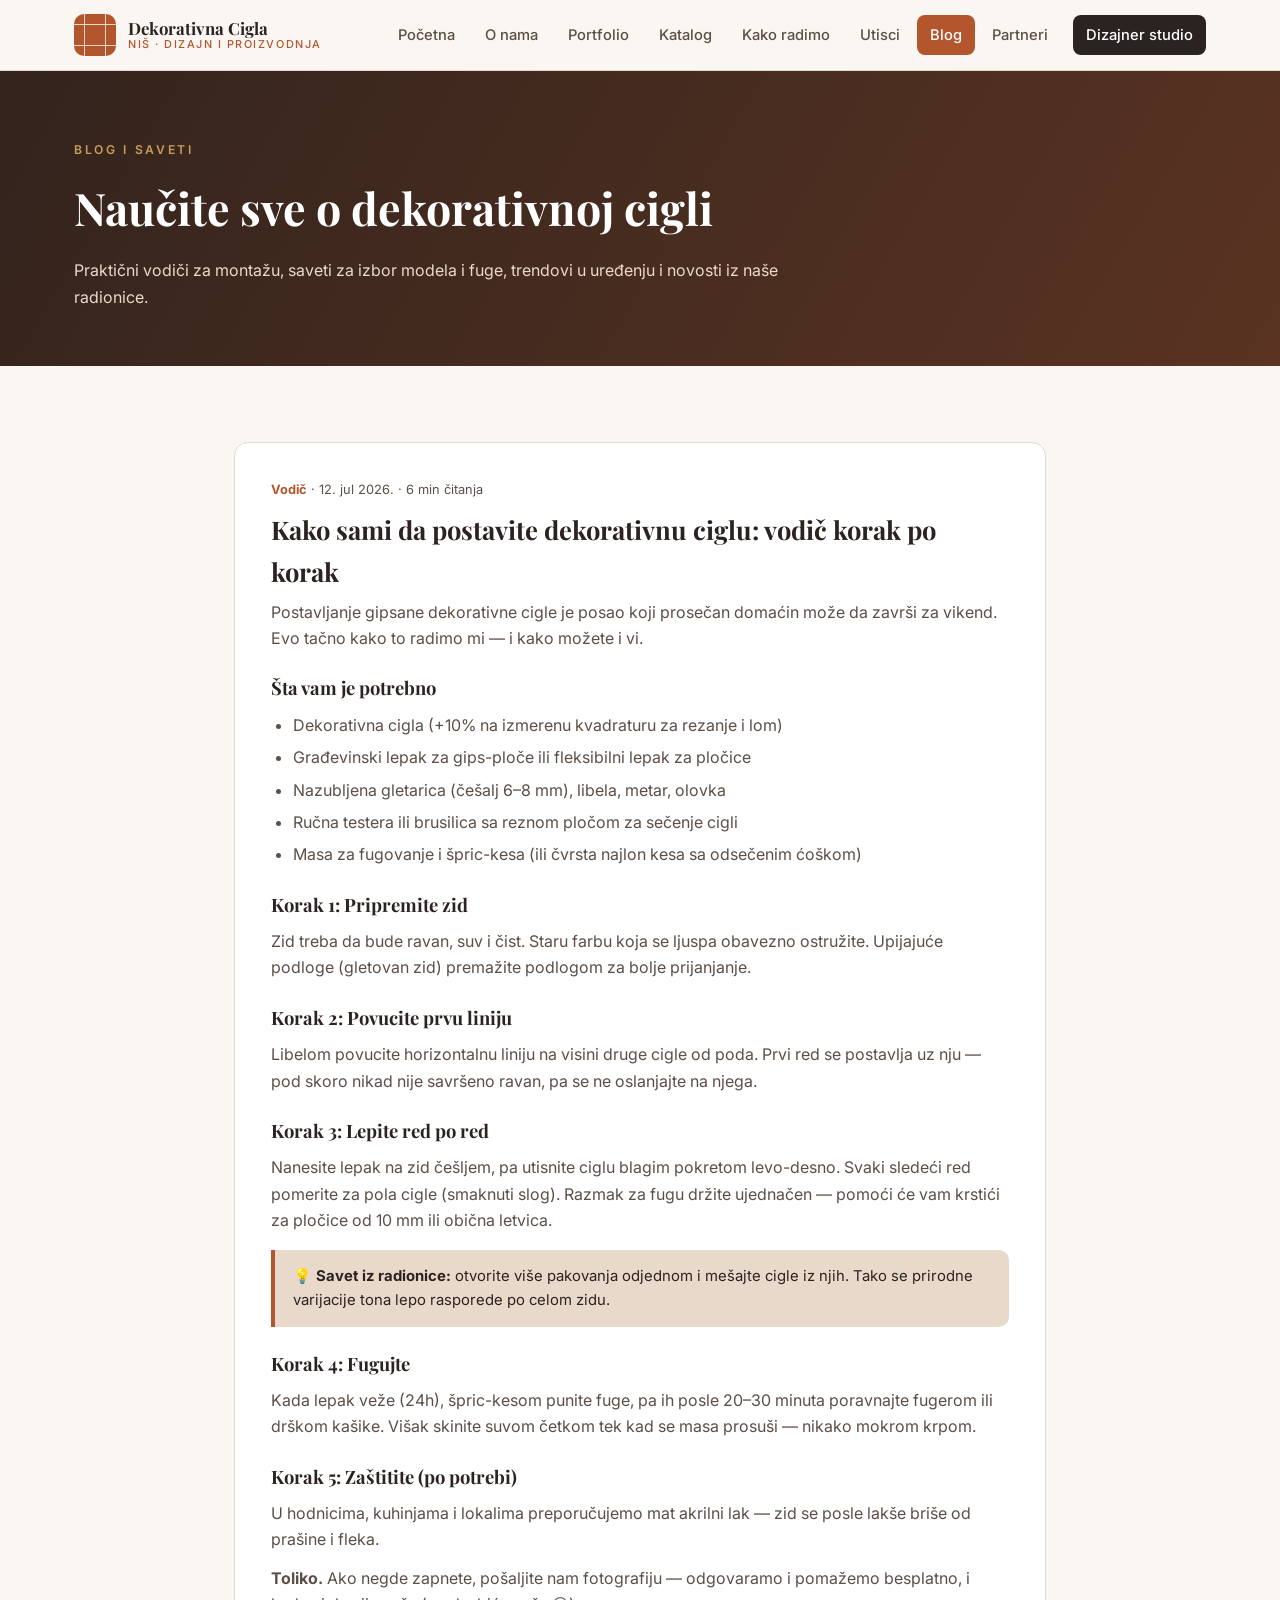
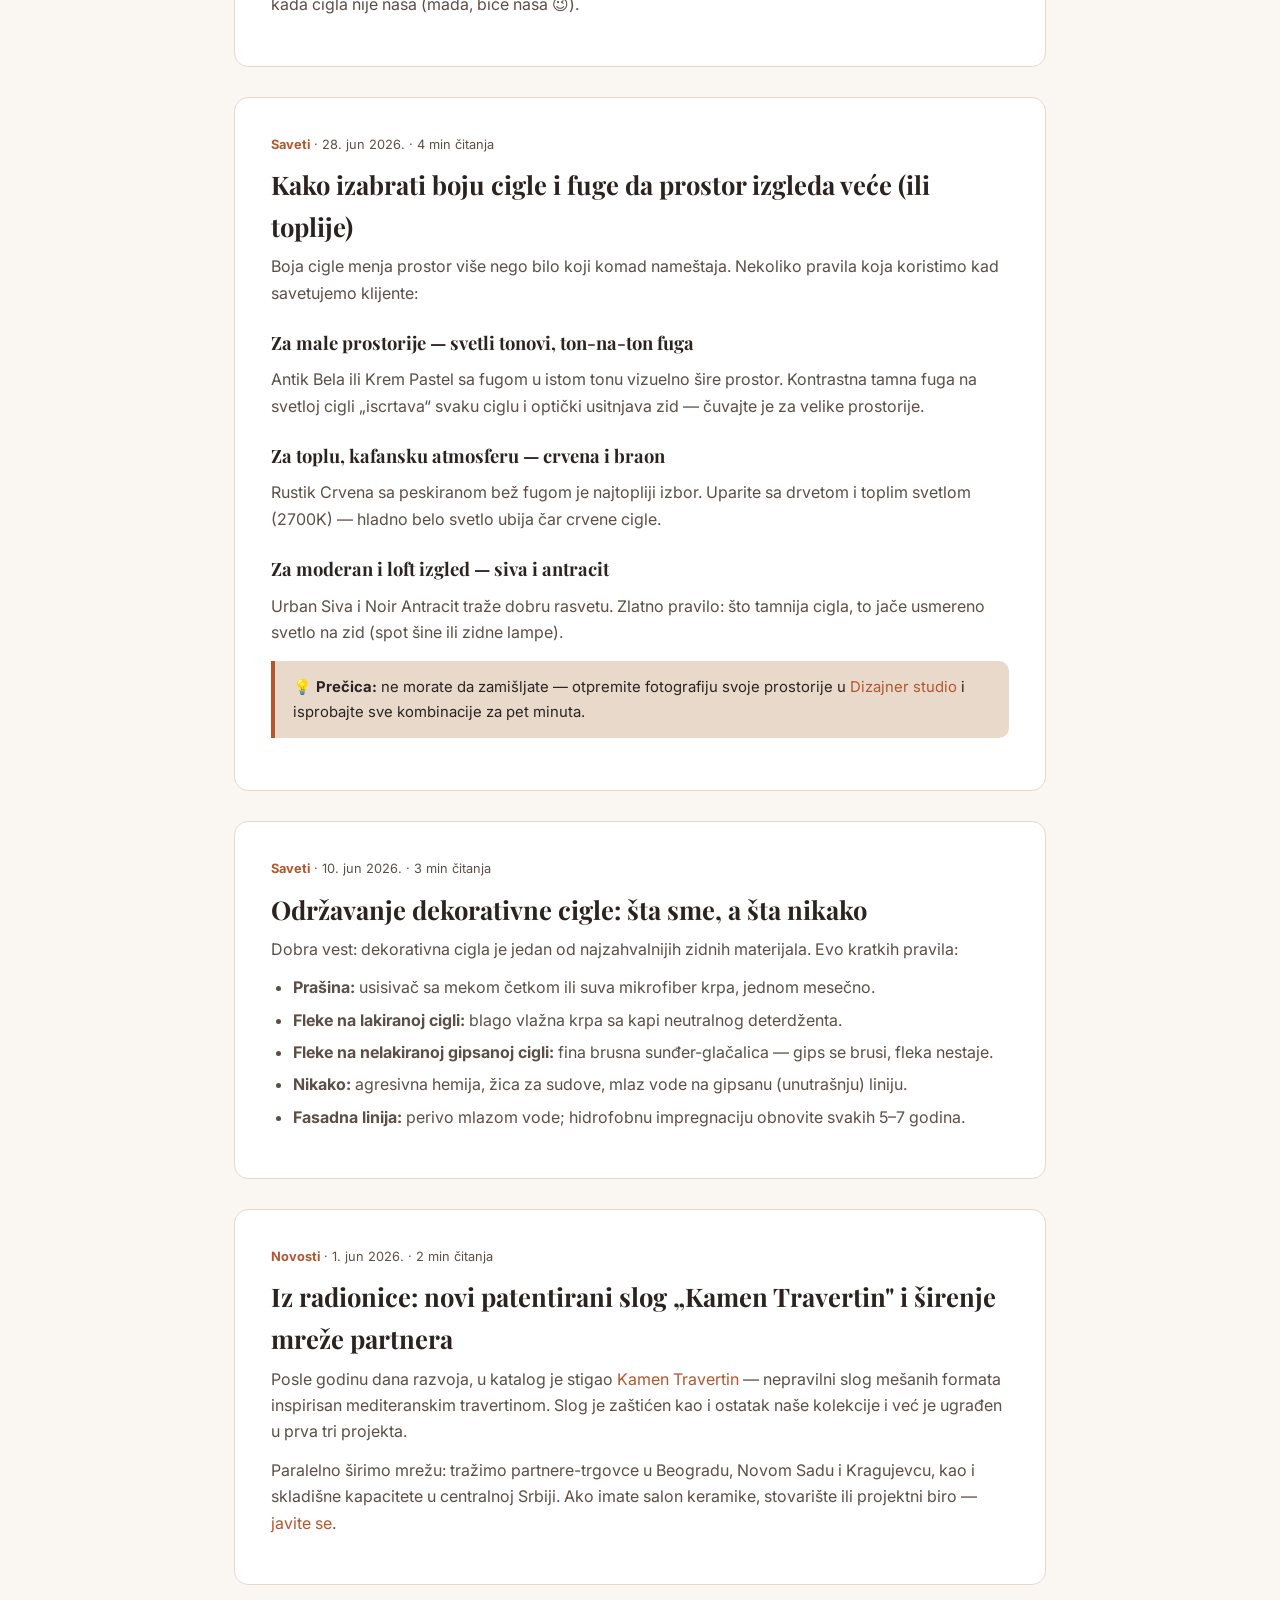
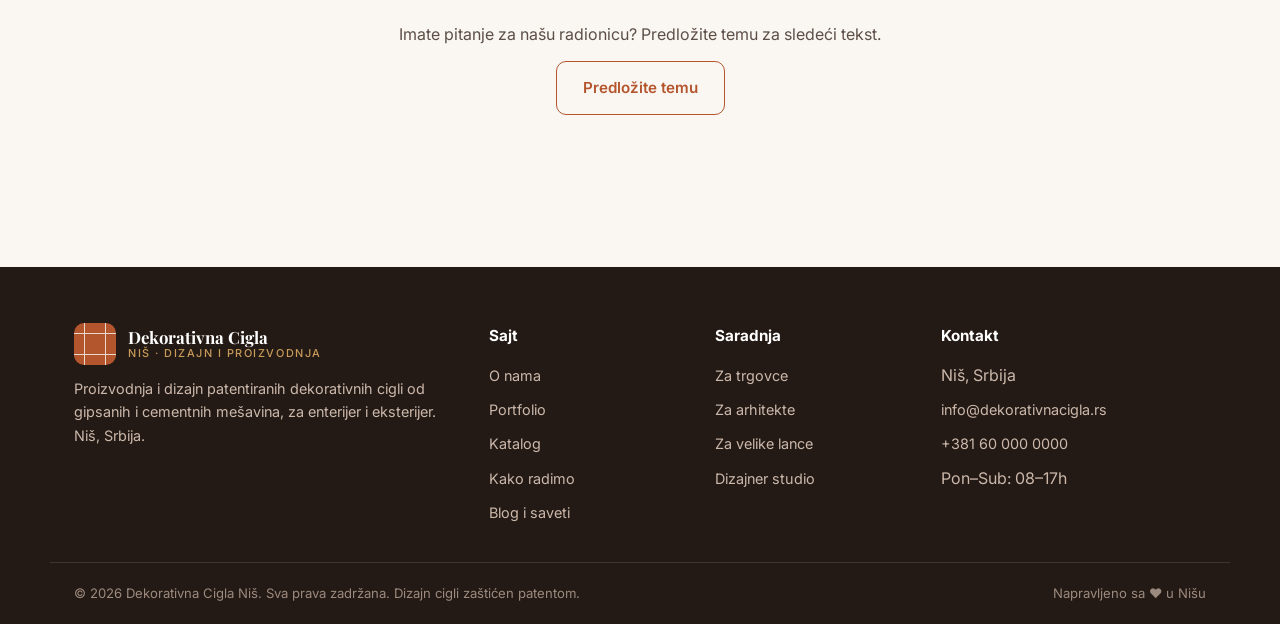
==== blog.html @ bb64bea8 "Initial site: Dekorativna Cigla Nis marketing website 10 static pages (home, about, portfolio, catal" ====
<!DOCTYPE html>
<html lang="sr">
<head>
  <meta charset="UTF-8">
  <meta name="viewport" content="width=device-width, initial-scale=1.0">
  <title>Blog i saveti — Dekorativna Cigla Niš</title>
  <meta name="description" content="Praktični saveti o dekorativnoj cigli — montaža korak po korak, izbor boje i fuge, održavanje, trendovi u uređenju enterijera i novosti iz naše radionice.">
  <link rel="preconnect" href="https://fonts.googleapis.com">
  <link rel="preconnect" href="https://fonts.gstatic.com" crossorigin>
  <link href="https://fonts.googleapis.com/css2?family=Playfair+Display:wght@500;600;700&family=Inter:wght@400;500;600;700&display=swap" rel="stylesheet">
  <link rel="stylesheet" href="css/style.css">
  <link rel="icon" href="data:image/svg+xml,<svg xmlns='http://www.w3.org/2000/svg' viewBox='0 0 100 100'><rect width='100' height='100' rx='18' fill='%23b3562e'/><rect x='12' y='16' width='34' height='18' rx='3' fill='%23e8d9cb'/><rect x='54' y='16' width='34' height='18' rx='3' fill='%23e8d9cb'/><rect x='12' y='42' width='18' height='18' rx='3' fill='%23e8d9cb'/><rect x='38' y='42' width='34' height='18' rx='3' fill='%23e8d9cb'/><rect x='12' y='68' width='34' height='18' rx='3' fill='%23e8d9cb'/><rect x='54' y='68' width='34' height='18' rx='3' fill='%23e8d9cb'/></svg>">
</head>
<body>

<header class="site-header">
  <div class="header-inner">
    <a class="brand" href="index.html">
      <span class="brand-mark" aria-hidden="true"></span>
      <span class="brand-name">Dekorativna Cigla<small>Niš &middot; dizajn i proizvodnja</small></span>
    </a>
    <button class="nav-toggle" aria-label="Otvori meni" aria-expanded="false">☰</button>
    <nav class="main-nav">
      <a href="index.html">Početna</a>
      <a href="o-nama.html">O nama</a>
      <a href="portfolio.html">Portfolio</a>
      <a href="katalog.html">Katalog</a>
      <a href="kako-radimo.html">Kako radimo</a>
      <a href="utisci.html">Utisci</a>
      <a href="blog.html">Blog</a>
      <a href="partneri.html">Partneri</a>
      <a href="dizajner.html" class="nav-cta">Dizajner studio</a>
    </nav>
  </div>
</header>

<section class="page-hero">
  <div class="container">
    <span class="eyebrow">Blog i saveti</span>
    <h1>Naučite sve o dekorativnoj cigli</h1>
    <p>Praktični vodiči za montažu, saveti za izbor modela i fuge, trendovi u uređenju i novosti iz naše radionice.</p>
  </div>
</section>

<section class="section">
  <div class="container" style="max-width:860px;">

    <article class="post reveal" id="montaza">
      <div class="post-meta"><b>Vodič</b> &middot; 12. jul 2026. &middot; 6 min čitanja</div>
      <h2>Kako sami da postavite dekorativnu ciglu: vodič korak po korak</h2>
      <p>Postavljanje gipsane dekorativne cigle je posao koji prosečan domaćin može da završi za vikend. Evo tačno kako to radimo mi — i kako možete i vi.</p>

      <h3>Šta vam je potrebno</h3>
      <ul>
        <li>Dekorativna cigla (+10% na izmerenu kvadraturu za rezanje i lom)</li>
        <li>Građevinski lepak za gips-ploče ili fleksibilni lepak za pločice</li>
        <li>Nazubljena gletarica (češalj 6–8 mm), libela, metar, olovka</li>
        <li>Ručna testera ili brusilica sa reznom pločom za sečenje cigli</li>
        <li>Masa za fugovanje i špric-kesa (ili čvrsta najlon kesa sa odsečenim ćoškom)</li>
      </ul>

      <h3>Korak 1: Pripremite zid</h3>
      <p>Zid treba da bude ravan, suv i čist. Staru farbu koja se ljuspa obavezno ostružite. Upijajuće podloge (gletovan zid) premažite podlogom za bolje prijanjanje.</p>

      <h3>Korak 2: Povucite prvu liniju</h3>
      <p>Libelom povucite horizontalnu liniju na visini druge cigle od poda. Prvi red se postavlja uz nju — pod skoro nikad nije savršeno ravan, pa se ne oslanjajte na njega.</p>

      <h3>Korak 3: Lepite red po red</h3>
      <p>Nanesite lepak na zid češljem, pa utisnite ciglu blagim pokretom levo-desno. Svaki sledeći red pomerite za pola cigle (smaknuti slog). Razmak za fugu držite ujednačen — pomoći će vam krstići za pločice od 10 mm ili obična letvica.</p>

      <div class="tip-box">💡 <b>Savet iz radionice:</b> otvorite više pakovanja odjednom i mešajte cigle iz njih. Tako se prirodne varijacije tona lepo rasporede po celom zidu.</div>

      <h3>Korak 4: Fugujte</h3>
      <p>Kada lepak veže (24h), špric-kesom punite fuge, pa ih posle 20–30 minuta poravnajte fugerom ili drškom kašike. Višak skinite suvom četkom tek kad se masa prosuši — nikako mokrom krpom.</p>

      <h3>Korak 5: Zaštitite (po potrebi)</h3>
      <p>U hodnicima, kuhinjama i lokalima preporučujemo mat akrilni lak — zid se posle lakše briše od prašine i fleka.</p>

      <p><b>Toliko.</b> Ako negde zapnete, pošaljite nam fotografiju — odgovaramo i pomažemo besplatno, i kada cigla nije naša (mada, biće naša 😉).</p>
    </article>

    <article class="post reveal" id="izbor-boje">
      <div class="post-meta"><b>Saveti</b> &middot; 28. jun 2026. &middot; 4 min čitanja</div>
      <h2>Kako izabrati boju cigle i fuge da prostor izgleda veće (ili toplije)</h2>
      <p>Boja cigle menja prostor više nego bilo koji komad nameštaja. Nekoliko pravila koja koristimo kad savetujemo klijente:</p>
      <h3>Za male prostorije — svetli tonovi, ton-na-ton fuga</h3>
      <p>Antik Bela ili Krem Pastel sa fugom u istom tonu vizuelno šire prostor. Kontrastna tamna fuga na svetloj cigli &bdquo;iscrtava&ldquo; svaku ciglu i optički usitnjava zid — čuvajte je za velike prostorije.</p>
      <h3>Za toplu, kafansku atmosferu — crvena i braon</h3>
      <p>Rustik Crvena sa peskiranom bež fugom je najtopliji izbor. Uparite sa drvetom i toplim svetlom (2700K) — hladno belo svetlo ubija čar crvene cigle.</p>
      <h3>Za moderan i loft izgled — siva i antracit</h3>
      <p>Urban Siva i Noir Antracit traže dobru rasvetu. Zlatno pravilo: što tamnija cigla, to jače usmereno svetlo na zid (spot šine ili zidne lampe).</p>
      <div class="tip-box">💡 <b>Prečica:</b> ne morate da zamišljate — otpremite fotografiju svoje prostorije u <a href="dizajner.html">Dizajner studio</a> i isprobajte sve kombinacije za pet minuta.</div>
    </article>

    <article class="post reveal" id="odrzavanje">
      <div class="post-meta"><b>Saveti</b> &middot; 10. jun 2026. &middot; 3 min čitanja</div>
      <h2>Održavanje dekorativne cigle: šta sme, a šta nikako</h2>
      <p>Dobra vest: dekorativna cigla je jedan od najzahvalnijih zidnih materijala. Evo kratkih pravila:</p>
      <ul>
        <li><b>Prašina:</b> usisivač sa mekom četkom ili suva mikrofiber krpa, jednom mesečno.</li>
        <li><b>Fleke na lakiranoj cigli:</b> blago vlažna krpa sa kapi neutralnog deterdženta.</li>
        <li><b>Fleke na nelakiranoj gipsanoj cigli:</b> fina brusna sunđer-glačalica — gips se brusi, fleka nestaje.</li>
        <li><b>Nikako:</b> agresivna hemija, žica za sudove, mlaz vode na gipsanu (unutrašnju) liniju.</li>
        <li><b>Fasadna linija:</b> perivo mlazom vode; hidrofobnu impregnaciju obnovite svakih 5–7 godina.</li>
      </ul>
    </article>

    <article class="post reveal" id="novosti">
      <div class="post-meta"><b>Novosti</b> &middot; 1. jun 2026. &middot; 2 min čitanja</div>
      <h2>Iz radionice: novi patentirani slog „Kamen Travertin" i širenje mreže partnera</h2>
      <p>Posle godinu dana razvoja, u katalog je stigao <a href="katalog.html">Kamen Travertin</a> — nepravilni slog mešanih formata inspirisan mediteranskim travertinom. Slog je zaštićen kao i ostatak naše kolekcije i već je ugrađen u prva tri projekta.</p>
      <p>Paralelno širimo mrežu: tražimo partnere-trgovce u Beogradu, Novom Sadu i Kragujevcu, kao i skladišne kapacitete u centralnoj Srbiji. Ako imate salon keramike, stovarište ili projektni biro — <a href="partneri.html">javite se</a>.</p>
    </article>

    <div style="text-align:center; margin-top:36px;" class="reveal">
      <p style="color:var(--ink-soft); margin-bottom:14px;">Imate pitanje za našu radionicu? Predložite temu za sledeći tekst.</p>
      <a class="btn btn-light-outline" href="partneri.html#kontakt">Predložite temu</a>
    </div>

  </div>
</section>

<footer class="site-footer">
  <div class="footer-inner">
    <div class="footer-about">
      <a class="brand" href="index.html" style="color:#fff;">
        <span class="brand-mark" aria-hidden="true"></span>
        <span class="brand-name">Dekorativna Cigla<small style="color:var(--gold);">Niš &middot; dizajn i proizvodnja</small></span>
      </a>
      <p>Proizvodnja i dizajn patentiranih dekorativnih cigli od gipsanih i cementnih mešavina, za enterijer i eksterijer. Niš, Srbija.</p>
    </div>
    <div>
      <h4>Sajt</h4>
      <ul>
        <li><a href="o-nama.html">O nama</a></li>
        <li><a href="portfolio.html">Portfolio</a></li>
        <li><a href="katalog.html">Katalog</a></li>
        <li><a href="kako-radimo.html">Kako radimo</a></li>
        <li><a href="blog.html">Blog i saveti</a></li>
      </ul>
    </div>
    <div>
      <h4>Saradnja</h4>
      <ul>
        <li><a href="partneri.html">Za trgovce</a></li>
        <li><a href="partneri.html">Za arhitekte</a></li>
        <li><a href="partneri.html">Za velike lance</a></li>
        <li><a href="dizajner.html">Dizajner studio</a></li>
      </ul>
    </div>
    <div>
      <h4>Kontakt</h4>
      <ul>
        <li>Niš, Srbija</li>
        <li><a href="mailto:info@dekorativnacigla.rs">info@dekorativnacigla.rs</a></li>
        <li><a href="tel:+38160000000">+381 60 000 0000</a></li>
        <li>Pon–Sub: 08–17h</li>
      </ul>
    </div>
  </div>
  <div class="footer-bottom">
    <span>© <span id="year"></span> Dekorativna Cigla Niš. Sva prava zadržana. Dizajn cigli zaštićen patentom.</span>
    <span>Napravljeno sa ♥ u Nišu</span>
  </div>
</footer>

<script src="js/main.js"></script>
</body>
</html>
---- css/style.css ----
/* ============================================
   Dekorativna Cigla Niš — glavni stilovi
   ============================================ */

:root {
  --brick: #b3562e;
  --brick-dark: #8f4223;
  --brick-light: #d97b4f;
  --clay: #e8d9cb;
  --cream: #faf6f1;
  --paper: #ffffff;
  --ink: #2b2320;
  --ink-soft: #5c4f47;
  --line: #e5d9cd;
  --gold: #c89b5a;
  --ok: #4a7c59;
  --radius: 14px;
  --shadow: 0 10px 30px rgba(43, 35, 32, .08);
  --shadow-lg: 0 18px 50px rgba(43, 35, 32, .14);
  --font-display: "Playfair Display", Georgia, "Times New Roman", serif;
  --font-body: "Inter", "Segoe UI", system-ui, sans-serif;
}

* { margin: 0; padding: 0; box-sizing: border-box; }

html { scroll-behavior: smooth; }

body {
  font-family: var(--font-body);
  color: var(--ink);
  background: var(--cream);
  line-height: 1.65;
  font-size: 16px;
}

img, svg { max-width: 100%; display: block; }

a { color: var(--brick); text-decoration: none; }
a:hover { color: var(--brick-dark); }

.container { max-width: 1180px; margin: 0 auto; padding: 0 24px; }

/* ---------- Header ---------- */
.site-header {
  position: sticky; top: 0; z-index: 100;
  background: rgba(250, 246, 241, .92);
  backdrop-filter: blur(10px);
  border-bottom: 1px solid var(--line);
}
.header-inner {
  display: flex; align-items: center; justify-content: space-between;
  padding: 14px 24px; max-width: 1180px; margin: 0 auto;
}
.brand { display: flex; align-items: center; gap: 12px; color: var(--ink); }
.brand-mark {
  width: 42px; height: 42px; border-radius: 10px; flex: none;
  background:
    linear-gradient(0deg, transparent 46%, var(--clay) 46%, var(--clay) 54%, transparent 54%),
    linear-gradient(90deg, transparent 46%, var(--clay) 46%, var(--clay) 54%, transparent 54%),
    var(--brick);
  background-size: 100% 50%, 50% 100%, 100% 100%;
}
.brand-name { font-family: var(--font-display); font-weight: 700; font-size: 1.05rem; line-height: 1.15; }
.brand-name small { display: block; font-family: var(--font-body); font-weight: 500; font-size: .68rem; letter-spacing: .14em; text-transform: uppercase; color: var(--brick); }

.main-nav { display: flex; align-items: center; gap: 4px; }
.main-nav a {
  padding: 8px 13px; border-radius: 8px; color: var(--ink-soft);
  font-size: .92rem; font-weight: 500; white-space: nowrap;
}
.main-nav a:hover { background: var(--clay); color: var(--ink); }
.main-nav a.active { background: var(--brick); color: #fff; }
.main-nav a.nav-cta { background: var(--ink); color: #fff; margin-left: 8px; }
.main-nav a.nav-cta:hover { background: var(--brick-dark); }

.nav-toggle {
  display: none; background: none; border: 1px solid var(--line);
  border-radius: 8px; padding: 8px 12px; font-size: 1.2rem; cursor: pointer; color: var(--ink);
}

@media (max-width: 980px) {
  .nav-toggle { display: block; }
  .main-nav {
    display: none; position: absolute; top: 100%; left: 0; right: 0;
    flex-direction: column; align-items: stretch; gap: 2px;
    background: var(--paper); border-bottom: 1px solid var(--line);
    padding: 12px 16px 18px; box-shadow: var(--shadow);
  }
  .main-nav.open { display: flex; }
  .main-nav a { padding: 12px 14px; }
  .main-nav a.nav-cta { margin-left: 0; margin-top: 8px; text-align: center; }
}

/* ---------- Hero ---------- */
.hero {
  position: relative; overflow: hidden;
  background: linear-gradient(120deg, #33241d 0%, #4a2e20 55%, #6b3a24 100%);
  color: #fff;
}
.hero-pattern { position: absolute; inset: 0; opacity: .16; }
.hero-inner {
  position: relative; max-width: 1180px; margin: 0 auto;
  padding: 96px 24px 104px; text-align: left;
}
.hero .eyebrow {
  display: inline-block; font-size: .78rem; letter-spacing: .22em; text-transform: uppercase;
  color: var(--gold); font-weight: 600; margin-bottom: 18px;
}
.hero h1 {
  font-family: var(--font-display); font-size: clamp(2.2rem, 5vw, 3.6rem);
  line-height: 1.12; max-width: 15em; margin-bottom: 22px;
}
.hero p.lead { font-size: 1.12rem; color: #ead9cc; max-width: 36em; margin-bottom: 34px; }
.hero-actions { display: flex; gap: 14px; flex-wrap: wrap; }

.hero-stats {
  display: flex; gap: 40px; flex-wrap: wrap; margin-top: 56px;
  border-top: 1px solid rgba(255,255,255,.18); padding-top: 28px;
}
.hero-stats .stat b { display: block; font-family: var(--font-display); font-size: 1.9rem; color: #fff; }
.hero-stats .stat span { font-size: .85rem; color: #d9c2b2; }

/* Page hero (unutrašnje strane) */
.page-hero {
  background: linear-gradient(120deg, #33241d, #5a3322);
  color: #fff; padding: 64px 0 56px;
}
.page-hero .eyebrow {
  font-size: .76rem; letter-spacing: .22em; text-transform: uppercase;
  color: var(--gold); font-weight: 600;
}
.page-hero h1 { font-family: var(--font-display); font-size: clamp(1.9rem, 4vw, 2.8rem); margin: 10px 0 12px; }
.page-hero p { color: #ead9cc; max-width: 44em; }

/* ---------- Dugmad ---------- */
.btn {
  display: inline-block; padding: 13px 26px; border-radius: 10px;
  font-weight: 600; font-size: .95rem; cursor: pointer; border: none;
  transition: transform .15s ease, box-shadow .15s ease, background .15s ease;
}
.btn:hover { transform: translateY(-2px); }
.btn-primary { background: var(--brick); color: #fff; }
.btn-primary:hover { background: var(--brick-dark); color: #fff; box-shadow: var(--shadow); }
.btn-outline { background: transparent; color: #fff; border: 1.5px solid rgba(255,255,255,.55); }
.btn-outline:hover { border-color: #fff; color: #fff; background: rgba(255,255,255,.08); }
.btn-dark { background: var(--ink); color: #fff; }
.btn-dark:hover { background: var(--brick-dark); color: #fff; }
.btn-light-outline { background: transparent; color: var(--brick); border: 1.5px solid var(--brick); }
.btn-light-outline:hover { background: var(--brick); color: #fff; }

/* ---------- Sekcije ---------- */
.section { padding: 76px 0; }
.section.alt { background: var(--paper); }
.section-head { max-width: 640px; margin-bottom: 44px; }
.section-head.center { margin-left: auto; margin-right: auto; text-align: center; }
.section-head .eyebrow {
  font-size: .76rem; letter-spacing: .2em; text-transform: uppercase;
  color: var(--brick); font-weight: 700;
}
.section-head h2 { font-family: var(--font-display); font-size: clamp(1.7rem, 3.4vw, 2.4rem); margin: 8px 0 12px; }
.section-head p { color: var(--ink-soft); }

/* ---------- Kartice / mreže ---------- */
.grid { display: grid; gap: 26px; }
.grid-2 { grid-template-columns: repeat(2, 1fr); }
.grid-3 { grid-template-columns: repeat(3, 1fr); }
.grid-4 { grid-template-columns: repeat(4, 1fr); }
@media (max-width: 980px) { .grid-3, .grid-4 { grid-template-columns: repeat(2, 1fr); } }
@media (max-width: 640px) { .grid-2, .grid-3, .grid-4 { grid-template-columns: 1fr; } }

.card {
  background: var(--paper); border: 1px solid var(--line); border-radius: var(--radius);
  overflow: hidden; transition: transform .2s ease, box-shadow .2s ease;
}
.card:hover { transform: translateY(-4px); box-shadow: var(--shadow-lg); }
.card-media { aspect-ratio: 16 / 10; overflow: hidden; }
.card-media svg { width: 100%; height: 100%; }
.card-body { padding: 22px; }
.card-body h3 { font-family: var(--font-display); font-size: 1.15rem; margin-bottom: 8px; }
.card-body p { color: var(--ink-soft); font-size: .93rem; }
.card-tag {
  display: inline-block; font-size: .72rem; font-weight: 700; letter-spacing: .08em;
  text-transform: uppercase; color: var(--brick); background: var(--clay);
  padding: 4px 10px; border-radius: 99px; margin-bottom: 10px;
}

/* ---------- Feature liste ---------- */
.feature { display: flex; gap: 16px; align-items: flex-start; }
.feature .icon {
  flex: none; width: 46px; height: 46px; border-radius: 12px;
  background: var(--clay); color: var(--brick);
  display: grid; place-items: center; font-size: 1.3rem;
}
.feature h3 { font-size: 1.02rem; margin-bottom: 4px; }
.feature p { color: var(--ink-soft); font-size: .92rem; }

/* ---------- Koraci (kako radimo) ---------- */
.steps { counter-reset: step; display: grid; gap: 0; }
.step {
  display: grid; grid-template-columns: 64px 1fr; gap: 22px;
  padding: 28px 0; border-bottom: 1px solid var(--line); counter-increment: step;
}
.step:last-child { border-bottom: none; }
.step .num {
  width: 56px; height: 56px; border-radius: 50%;
  background: var(--brick); color: #fff; font-family: var(--font-display);
  font-size: 1.4rem; font-weight: 700; display: grid; place-items: center;
}
.step h3 { font-family: var(--font-display); font-size: 1.25rem; margin-bottom: 6px; }
.step p { color: var(--ink-soft); max-width: 56em; }
.step .step-meta { font-size: .82rem; color: var(--brick); font-weight: 600; margin-top: 8px; }

/* ---------- Testimonials ---------- */
.quote-card {
  background: var(--paper); border: 1px solid var(--line); border-radius: var(--radius);
  padding: 28px; position: relative;
}
.quote-card::before {
  content: "\201C"; font-family: var(--font-display); font-size: 4rem; line-height: 1;
  color: var(--clay); position: absolute; top: 14px; right: 22px;
}
.quote-card blockquote { font-size: .98rem; color: var(--ink); margin-bottom: 18px; }
.quote-card .who { display: flex; align-items: center; gap: 12px; }
.quote-card .who .avatar {
  width: 44px; height: 44px; border-radius: 50%; flex: none;
  background: var(--brick); color: #fff; display: grid; place-items: center;
  font-weight: 700; font-size: 1rem;
}
.quote-card .who b { display: block; font-size: .92rem; }
.quote-card .who span { font-size: .8rem; color: var(--ink-soft); }
.stars { color: var(--gold); letter-spacing: 2px; margin-bottom: 10px; }

/* ---------- Blog ---------- */
.post-meta { font-size: .8rem; color: var(--ink-soft); margin-bottom: 8px; }
.post-meta b { color: var(--brick); }
article.post {
  background: var(--paper); border: 1px solid var(--line); border-radius: var(--radius);
  padding: 36px; margin-bottom: 30px;
}
article.post h2 { font-family: var(--font-display); font-size: 1.6rem; margin-bottom: 6px; }
article.post h3 { font-family: var(--font-display); font-size: 1.15rem; margin: 22px 0 8px; }
article.post p { color: var(--ink-soft); margin-bottom: 12px; }
article.post ul { margin: 0 0 12px 22px; color: var(--ink-soft); }
article.post li { margin-bottom: 6px; }
.tip-box {
  background: var(--clay); border-left: 4px solid var(--brick);
  padding: 14px 18px; border-radius: 0 10px 10px 0; margin: 16px 0;
  font-size: .93rem;
}

/* ---------- Forme ---------- */
.form-grid { display: grid; grid-template-columns: 1fr 1fr; gap: 18px; }
@media (max-width: 640px) { .form-grid { grid-template-columns: 1fr; } }
.form-field { display: flex; flex-direction: column; gap: 6px; }
.form-field.full { grid-column: 1 / -1; }
.form-field label { font-size: .85rem; font-weight: 600; }
.form-field input, .form-field select, .form-field textarea {
  padding: 12px 14px; border: 1px solid var(--line); border-radius: 10px;
  font-family: inherit; font-size: .95rem; background: var(--paper); color: var(--ink);
}
.form-field input:focus, .form-field select:focus, .form-field textarea:focus {
  outline: 2px solid var(--brick-light); border-color: var(--brick);
}

/* ---------- CTA traka ---------- */
.cta-band {
  background: linear-gradient(110deg, var(--brick-dark), var(--brick));
  color: #fff; border-radius: 18px; padding: 48px 44px;
  display: flex; align-items: center; justify-content: space-between; gap: 28px; flex-wrap: wrap;
}
.cta-band h2 { font-family: var(--font-display); font-size: 1.7rem; margin-bottom: 6px; }
.cta-band p { color: #f3ddd0; }
.cta-band .btn { background: #fff; color: var(--brick-dark); }

/* ---------- Footer ---------- */
.site-footer { background: #241a15; color: #cbb8ab; margin-top: 76px; }
.footer-inner {
  max-width: 1180px; margin: 0 auto; padding: 56px 24px 28px;
  display: grid; grid-template-columns: 2fr 1fr 1fr 1.4fr; gap: 36px;
}
@media (max-width: 900px) { .footer-inner { grid-template-columns: 1fr 1fr; } }
@media (max-width: 560px) { .footer-inner { grid-template-columns: 1fr; } }
.site-footer h4 { color: #fff; font-size: .95rem; margin-bottom: 14px; }
.site-footer ul { list-style: none; }
.site-footer li { margin-bottom: 8px; }
.site-footer a { color: #cbb8ab; font-size: .9rem; }
.site-footer a:hover { color: #fff; }
.footer-about p { font-size: .9rem; margin-top: 12px; max-width: 30em; }
.footer-bottom {
  border-top: 1px solid rgba(255,255,255,.12);
  max-width: 1180px; margin: 0 auto; padding: 20px 24px;
  display: flex; justify-content: space-between; gap: 12px; flex-wrap: wrap;
  font-size: .82rem; color: #9c8a7e;
}

/* ---------- Scroll reveal ---------- */
.reveal { opacity: 0; transform: translateY(22px); transition: opacity .6s ease, transform .6s ease; }
.reveal.visible { opacity: 1; transform: none; }
@media (prefers-reduced-motion: reduce) {
  .reveal { opacity: 1; transform: none; transition: none; }
  html { scroll-behavior: auto; }
}

/* ---------- Dizajner studio ---------- */
.designer-layout { display: grid; grid-template-columns: 360px 1fr; gap: 30px; align-items: start; }
@media (max-width: 980px) { .designer-layout { grid-template-columns: 1fr; } }
.panel {
  background: var(--paper); border: 1px solid var(--line); border-radius: var(--radius);
  padding: 24px;
}
.panel h3 { font-family: var(--font-display); font-size: 1.1rem; margin-bottom: 14px; }
.panel + .panel { margin-top: 22px; }
.control { margin-bottom: 16px; }
.control label { display: block; font-size: .84rem; font-weight: 600; margin-bottom: 6px; }
.control input[type="number"], .control select {
  width: 100%; padding: 10px 12px; border: 1px solid var(--line); border-radius: 8px;
  font-family: inherit; font-size: .93rem;
}
.control input[type="range"] { width: 100%; accent-color: var(--brick); }
.swatch-row { display: flex; gap: 10px; flex-wrap: wrap; }
.swatch {
  width: 52px; height: 52px; border-radius: 10px; cursor: pointer;
  border: 2.5px solid transparent; padding: 0; overflow: hidden;
}
.swatch.selected { border-color: var(--ink); box-shadow: 0 0 0 2px #fff inset; }
.canvas-wrap {
  background: var(--paper); border: 1px solid var(--line); border-radius: var(--radius);
  padding: 18px; text-align: center;
}
.canvas-wrap canvas {
  max-width: 100%; border-radius: 10px; background: #eee;
  touch-action: none; cursor: crosshair;
}
.result-box {
  background: var(--clay); border-radius: 12px; padding: 18px 20px; margin-top: 16px;
  display: grid; grid-template-columns: repeat(auto-fit, minmax(120px, 1fr)); gap: 14px;
  text-align: left;
}
.result-box .r b { display: block; font-family: var(--font-display); font-size: 1.35rem; color: var(--brick-dark); }
.result-box .r span { font-size: .78rem; color: var(--ink-soft); }
.mode-tabs { display: flex; gap: 8px; margin-bottom: 18px; flex-wrap: wrap; }
.mode-tabs button {
  padding: 10px 18px; border-radius: 99px; border: 1.5px solid var(--line);
  background: var(--paper); font-family: inherit; font-weight: 600; font-size: .88rem; cursor: pointer;
}
.mode-tabs button.active { background: var(--ink); color: #fff; border-color: var(--ink); }
.designer-note { font-size: .82rem; color: var(--ink-soft); margin-top: 12px; }
.file-drop {
  border: 2px dashed var(--line); border-radius: 12px; padding: 26px; text-align: center;
  color: var(--ink-soft); font-size: .9rem; cursor: pointer; transition: border-color .15s;
}
.file-drop:hover, .file-drop.drag { border-color: var(--brick); color: var(--brick); }
.toolbar { display: flex; gap: 10px; flex-wrap: wrap; margin-top: 14px; justify-content: center; }
.toolbar .btn { padding: 9px 18px; font-size: .85rem; }

/* ---------- Partneri ---------- */
.partner-type {
  border-left: 4px solid var(--brick); padding-left: 20px;
}
.partner-type h3 { font-family: var(--font-display); font-size: 1.2rem; margin-bottom: 6px; }
.partner-type p { color: var(--ink-soft); font-size: .93rem; }
.badge-row { display: flex; gap: 10px; flex-wrap: wrap; margin-top: 10px; }
.badge {
  font-size: .76rem; font-weight: 600; background: var(--clay); color: var(--brick-dark);
  padding: 5px 12px; border-radius: 99px;
}

/* ---------- Tabele (katalog specifikacije) ---------- */
.spec-table { width: 100%; border-collapse: collapse; font-size: .9rem; }
.spec-table th, .spec-table td { text-align: left; padding: 10px 14px; border-bottom: 1px solid var(--line); }
.spec-table th { background: var(--clay); font-weight: 700; }
.table-scroll { overflow-x: auto; }
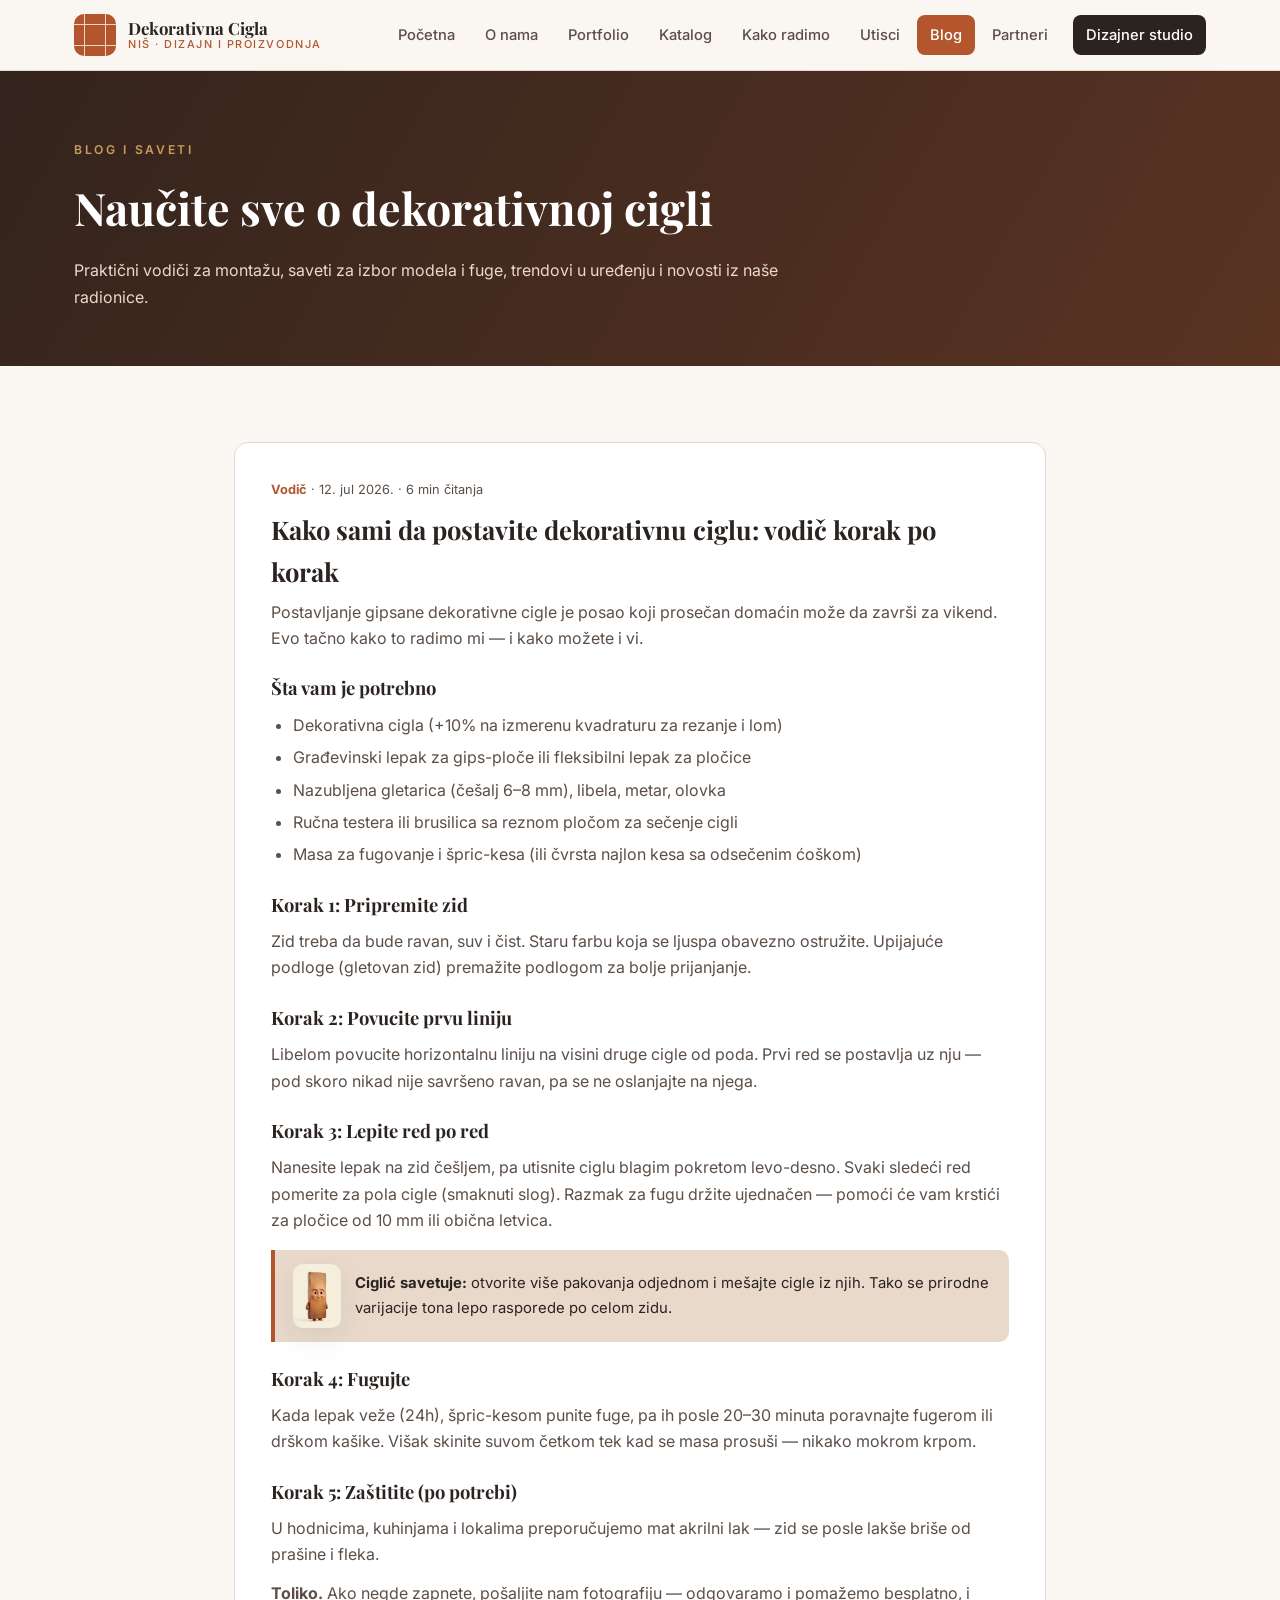
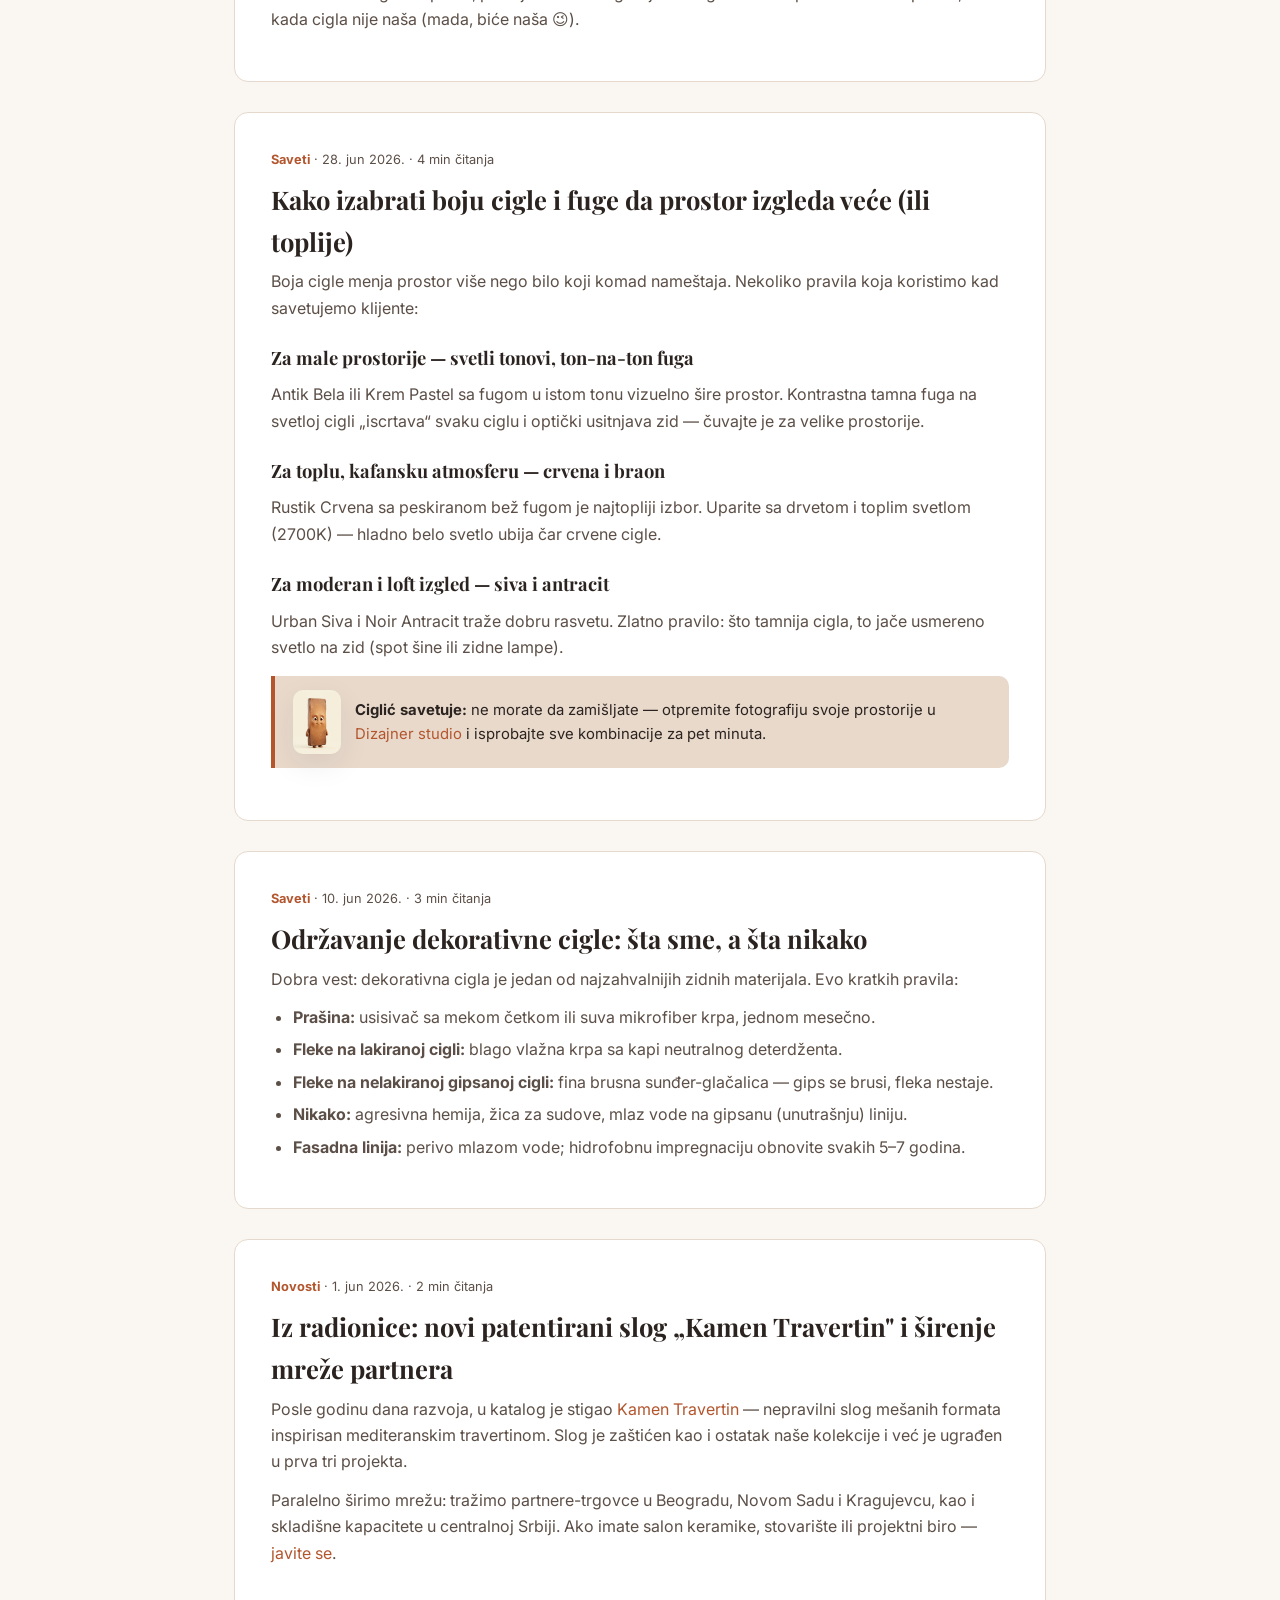
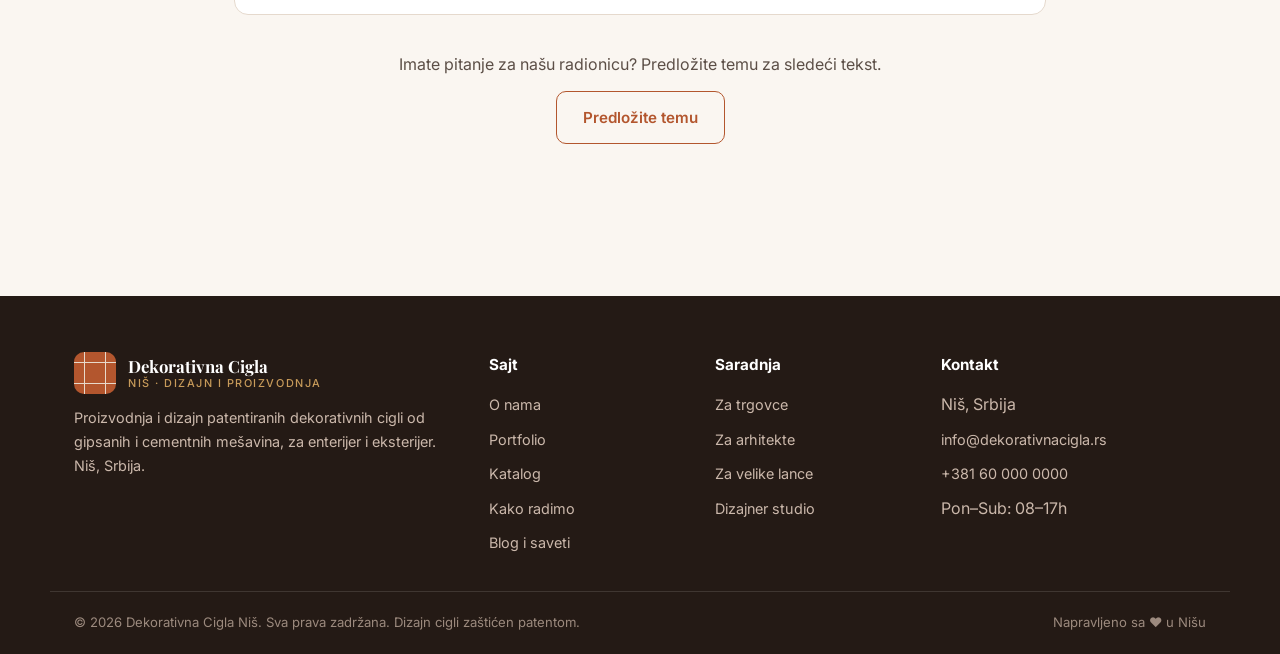
==== commit fdfff732: "Add Ciglic brand mascot New Upoznajte Ciglica section on the homepage, Ciglic-branded tip boxes on t" ====
--- a/blog.html
+++ b/blog.html
@@ -68,7 +68,7 @@
       <h3>Korak 3: Lepite red po red</h3>
       <p>Nanesite lepak na zid češljem, pa utisnite ciglu blagim pokretom levo-desno. Svaki sledeći red pomerite za pola cigle (smaknuti slog). Razmak za fugu držite ujednačen — pomoći će vam krstići za pločice od 10 mm ili obična letvica.</p>
 
-      <div class="tip-box">💡 <b>Savet iz radionice:</b> otvorite više pakovanja odjednom i mešajte cigle iz njih. Tako se prirodne varijacije tona lepo rasporede po celom zidu.</div>
+      <div class="tip-box"><img class="tip-mascot" src="img/ciglic.webp" alt="Ciglić"><span><b>Ciglić savetuje:</b> otvorite više pakovanja odjednom i mešajte cigle iz njih. Tako se prirodne varijacije tona lepo rasporede po celom zidu.</span></div>
 
       <h3>Korak 4: Fugujte</h3>
       <p>Kada lepak veže (24h), špric-kesom punite fuge, pa ih posle 20–30 minuta poravnajte fugerom ili drškom kašike. Višak skinite suvom četkom tek kad se masa prosuši — nikako mokrom krpom.</p>
@@ -89,7 +89,7 @@
       <p>Rustik Crvena sa peskiranom bež fugom je najtopliji izbor. Uparite sa drvetom i toplim svetlom (2700K) — hladno belo svetlo ubija čar crvene cigle.</p>
       <h3>Za moderan i loft izgled — siva i antracit</h3>
       <p>Urban Siva i Noir Antracit traže dobru rasvetu. Zlatno pravilo: što tamnija cigla, to jače usmereno svetlo na zid (spot šine ili zidne lampe).</p>
-      <div class="tip-box">💡 <b>Prečica:</b> ne morate da zamišljate — otpremite fotografiju svoje prostorije u <a href="dizajner.html">Dizajner studio</a> i isprobajte sve kombinacije za pet minuta.</div>
+      <div class="tip-box"><img class="tip-mascot" src="img/ciglic.webp" alt="Ciglić"><span><b>Ciglić savetuje:</b> ne morate da zamišljate — otpremite fotografiju svoje prostorije u <a href="dizajner.html">Dizajner studio</a> i isprobajte sve kombinacije za pet minuta.</span></div>
     </article>
 
     <article class="post reveal" id="odrzavanje">
--- a/css/style.css
+++ b/css/style.css
@@ -246,6 +246,30 @@
   background: var(--clay); border-left: 4px solid var(--brick);
   padding: 14px 18px; border-radius: 0 10px 10px 0; margin: 16px 0;
   font-size: .93rem;
+  display: flex; gap: 14px; align-items: center;
+}
+.tip-mascot {
+  width: 48px; height: 64px; object-fit: cover; object-position: top;
+  border-radius: 10px; flex: none; box-shadow: var(--shadow);
+}
+
+/* ---------- Ciglić maskota ---------- */
+.mascot-section { overflow: hidden; }
+.mascot-figure {
+  background: #f5efe3; border-radius: 20px; box-shadow: var(--shadow-lg);
+  padding: 10px; max-width: 340px; margin: 0 auto; transform: rotate(-2deg);
+  transition: transform .25s ease;
+}
+.mascot-figure:hover { transform: rotate(0deg) scale(1.02); }
+.mascot-figure img { border-radius: 14px; width: 100%; }
+.mascot-badge {
+  display: inline-flex; align-items: center; gap: 10px;
+  background: var(--clay); border-radius: 99px; padding: 6px 16px 6px 6px;
+  font-size: .85rem; font-weight: 600; color: var(--brick-dark);
+}
+.mascot-badge img {
+  width: 34px; height: 34px; object-fit: cover; object-position: top;
+  border-radius: 50%;
 }
 
 /* ---------- Forme ---------- */
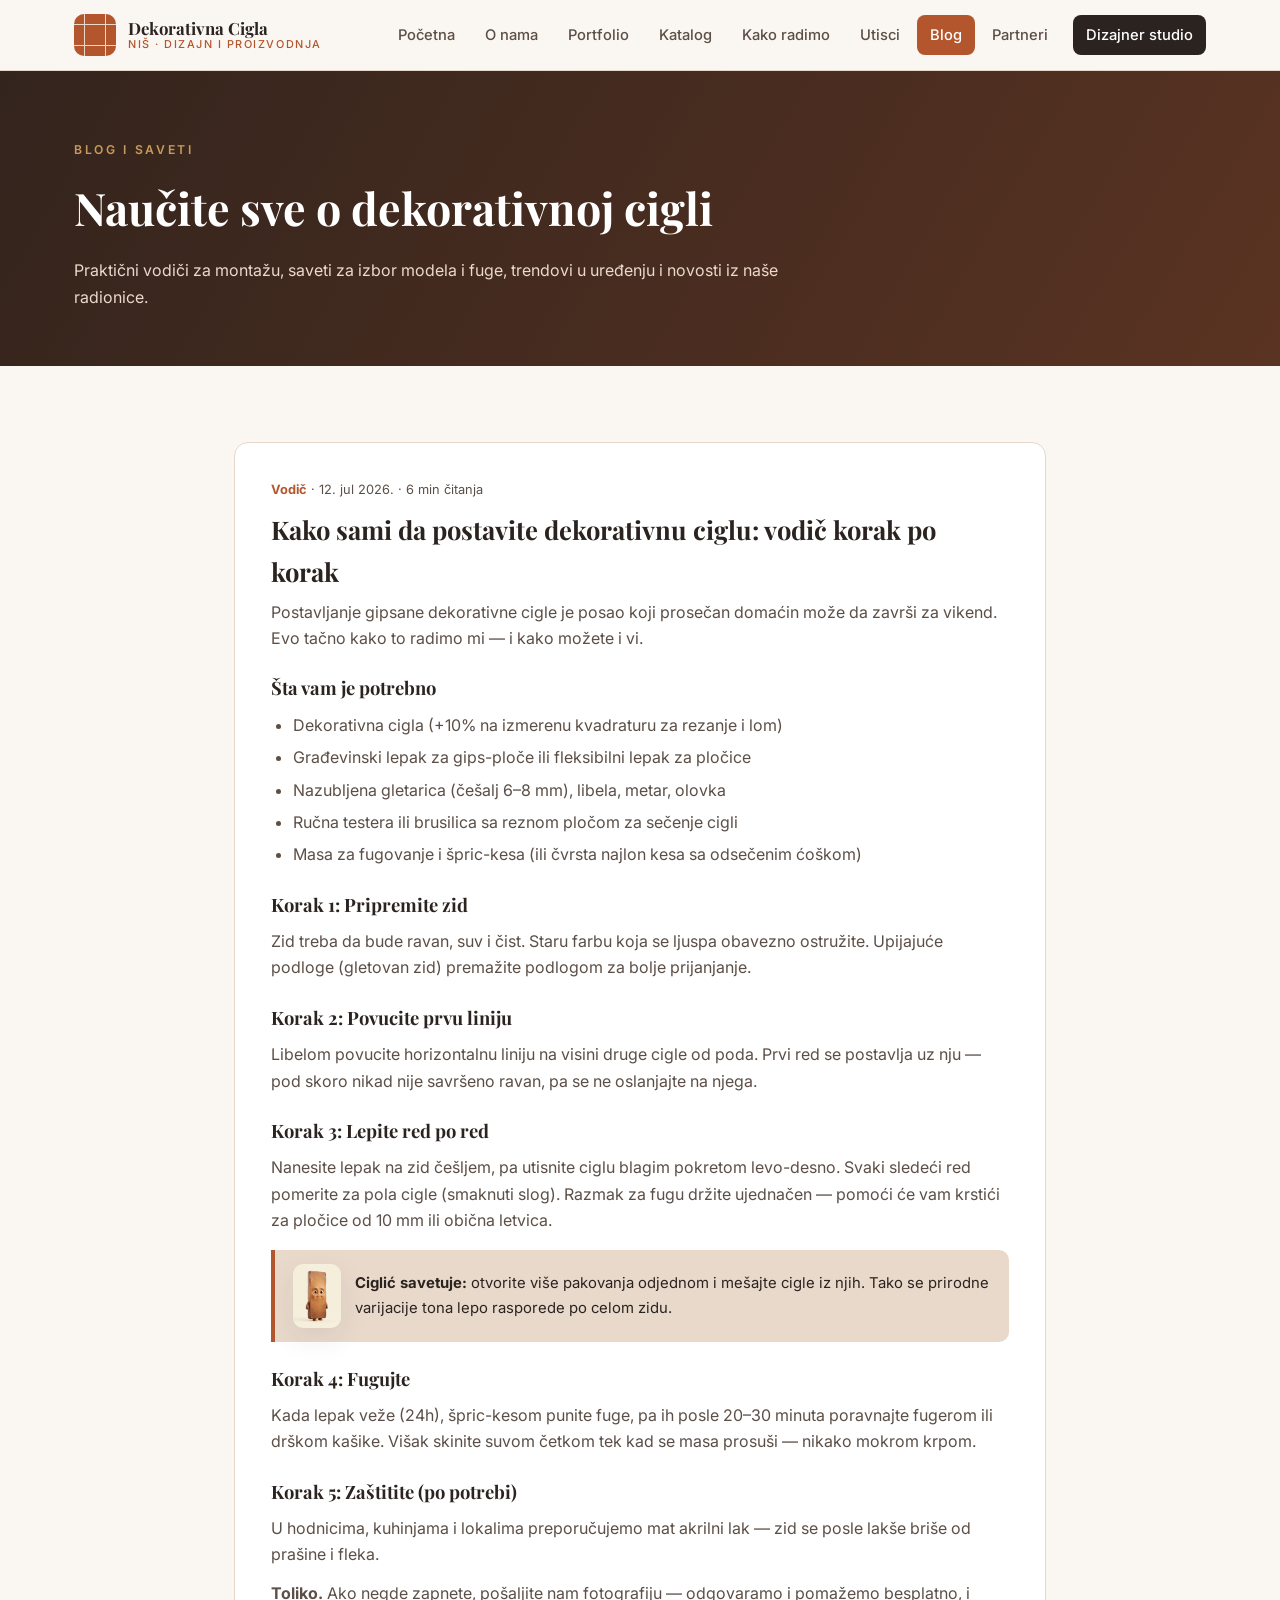
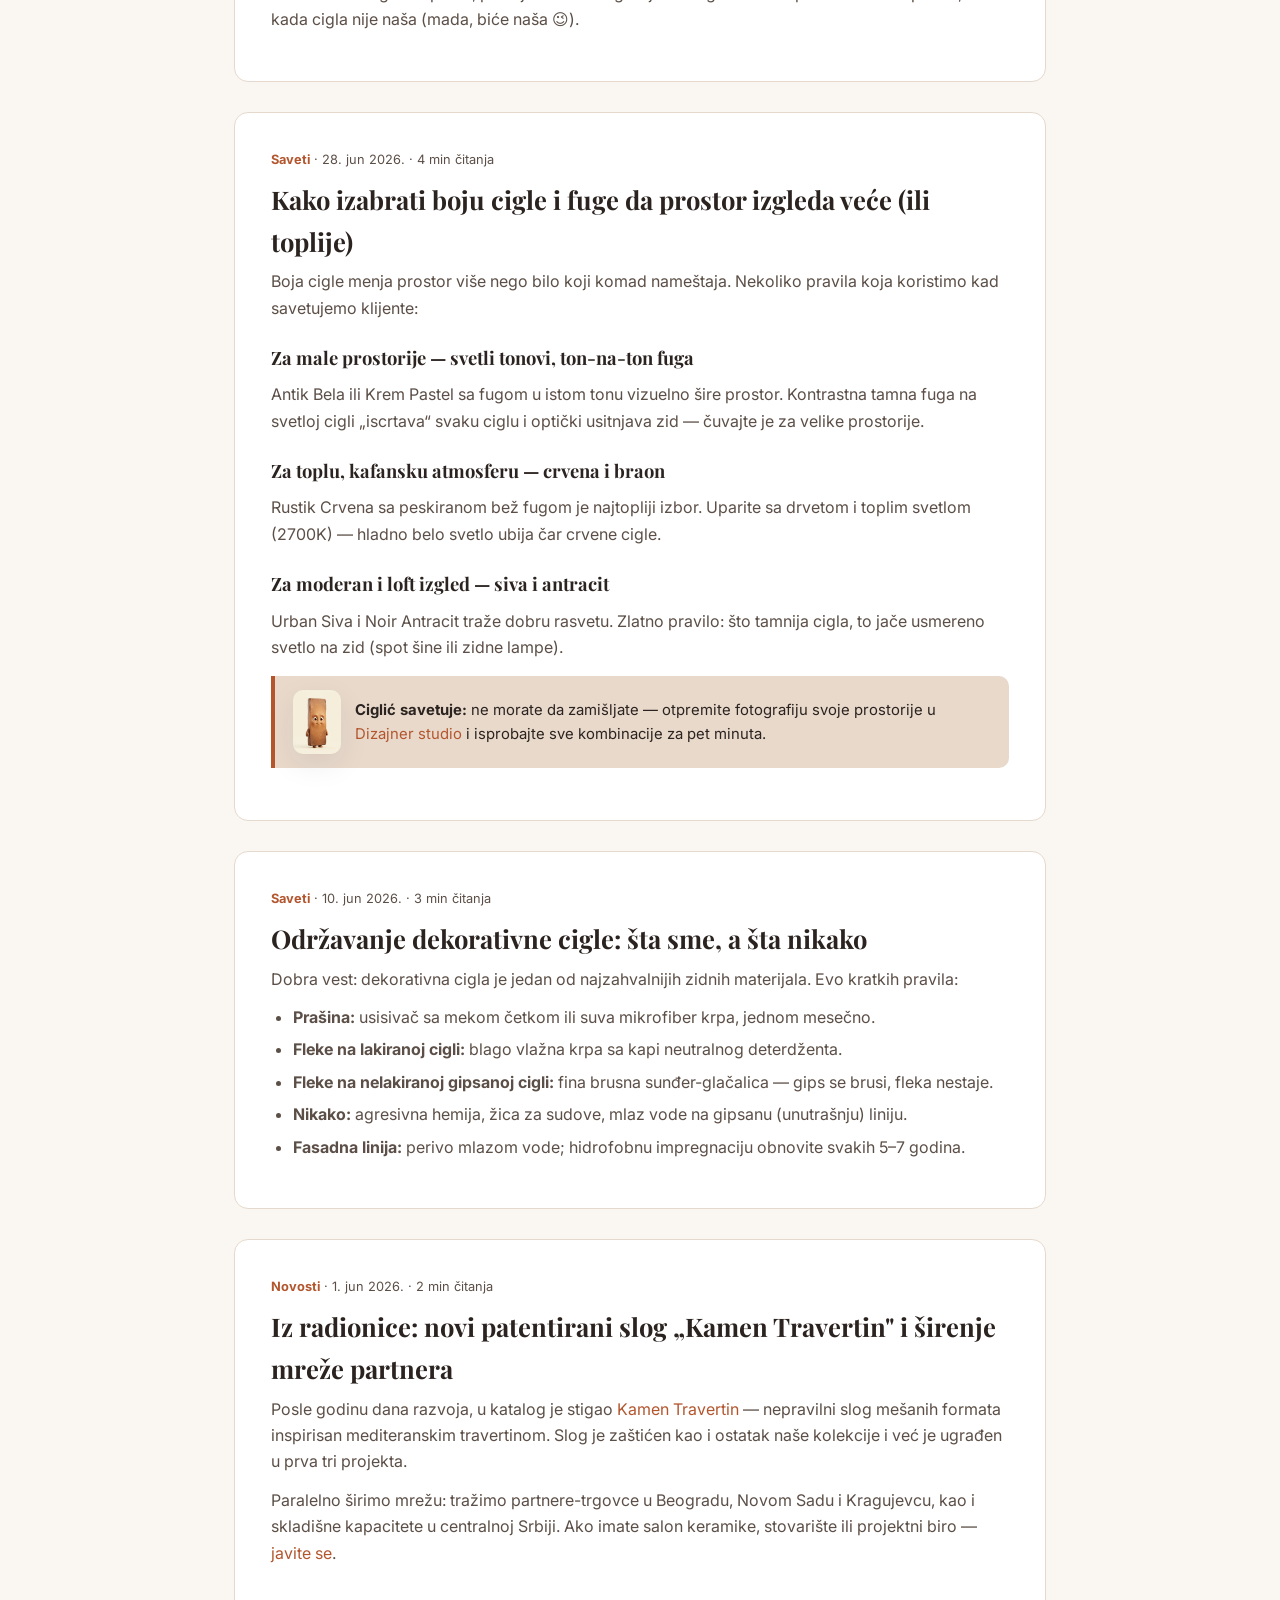
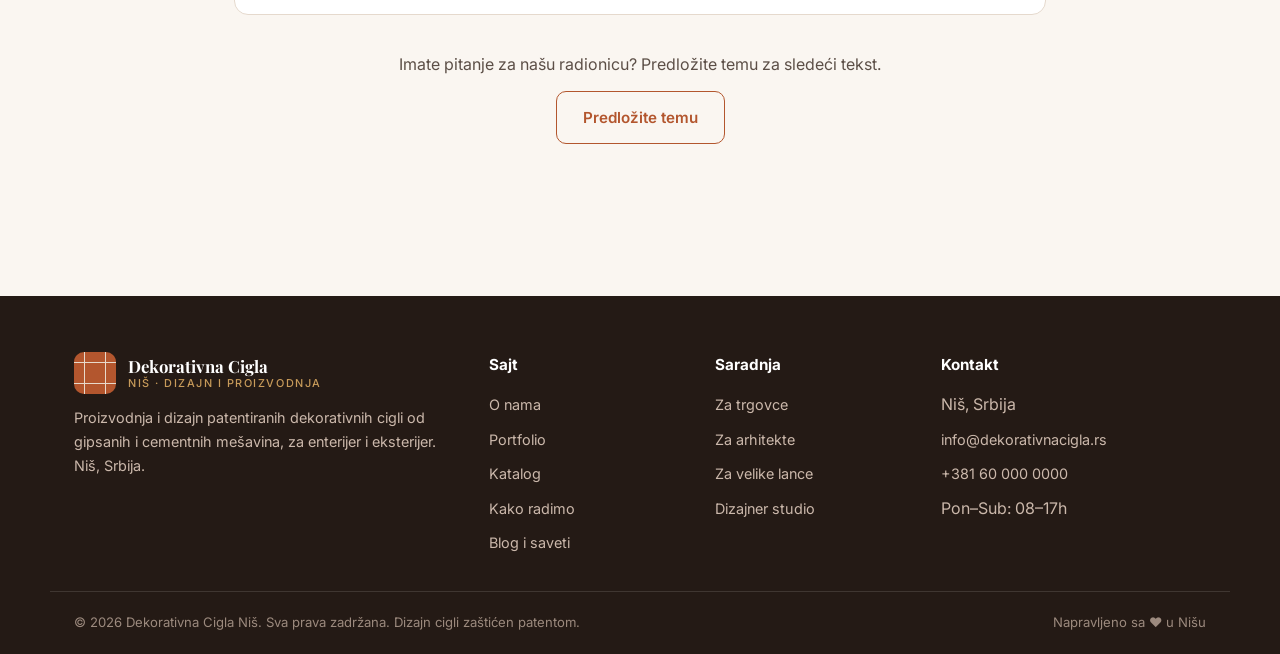
==== commit b908266d: "Ciglic favicon: replace generic SVG icon with mascot face crops 32px favicon, 180px apple-touch-icon" ====
--- a/blog.html
+++ b/blog.html
@@ -1,4 +1,4 @@
-<!DOCTYPE html>
+﻿<!DOCTYPE html>
 <html lang="sr">
 <head>
   <meta charset="UTF-8">
@@ -9,7 +9,9 @@
   <link rel="preconnect" href="https://fonts.gstatic.com" crossorigin>
   <link href="https://fonts.googleapis.com/css2?family=Playfair+Display:wght@500;600;700&family=Inter:wght@400;500;600;700&display=swap" rel="stylesheet">
   <link rel="stylesheet" href="css/style.css">
-  <link rel="icon" href="data:image/svg+xml,<svg xmlns='http://www.w3.org/2000/svg' viewBox='0 0 100 100'><rect width='100' height='100' rx='18' fill='%23b3562e'/><rect x='12' y='16' width='34' height='18' rx='3' fill='%23e8d9cb'/><rect x='54' y='16' width='34' height='18' rx='3' fill='%23e8d9cb'/><rect x='12' y='42' width='18' height='18' rx='3' fill='%23e8d9cb'/><rect x='38' y='42' width='34' height='18' rx='3' fill='%23e8d9cb'/><rect x='12' y='68' width='34' height='18' rx='3' fill='%23e8d9cb'/><rect x='54' y='68' width='34' height='18' rx='3' fill='%23e8d9cb'/></svg>">
+  <link rel="icon" type="image/png" sizes="32x32" href="img/favicon-32.png">
+  <link rel="icon" type="image/png" sizes="512x512" href="img/icon-512.png">
+  <link rel="apple-touch-icon" href="img/apple-touch-icon.png">
 </head>
 <body>
 
--- a/css/style.css
+++ b/css/style.css
@@ -249,7 +249,7 @@
   display: flex; gap: 14px; align-items: center;
 }
 .tip-mascot {
-  width: 48px; height: 64px; object-fit: cover; object-position: top;
+  width: 48px; height: 64px; object-fit: cover; object-position: 50% 30%;
   border-radius: 10px; flex: none; box-shadow: var(--shadow);
 }
 
@@ -261,14 +261,14 @@
   transition: transform .25s ease;
 }
 .mascot-figure:hover { transform: rotate(0deg) scale(1.02); }
-.mascot-figure img { border-radius: 14px; width: 100%; }
+.mascot-figure img { border-radius: 14px; width: 100%; height: auto; }
 .mascot-badge {
   display: inline-flex; align-items: center; gap: 10px;
   background: var(--clay); border-radius: 99px; padding: 6px 16px 6px 6px;
   font-size: .85rem; font-weight: 600; color: var(--brick-dark);
 }
 .mascot-badge img {
-  width: 34px; height: 34px; object-fit: cover; object-position: top;
+  width: 34px; height: 34px; object-fit: cover; object-position: 50% 38%;
   border-radius: 50%;
 }
 
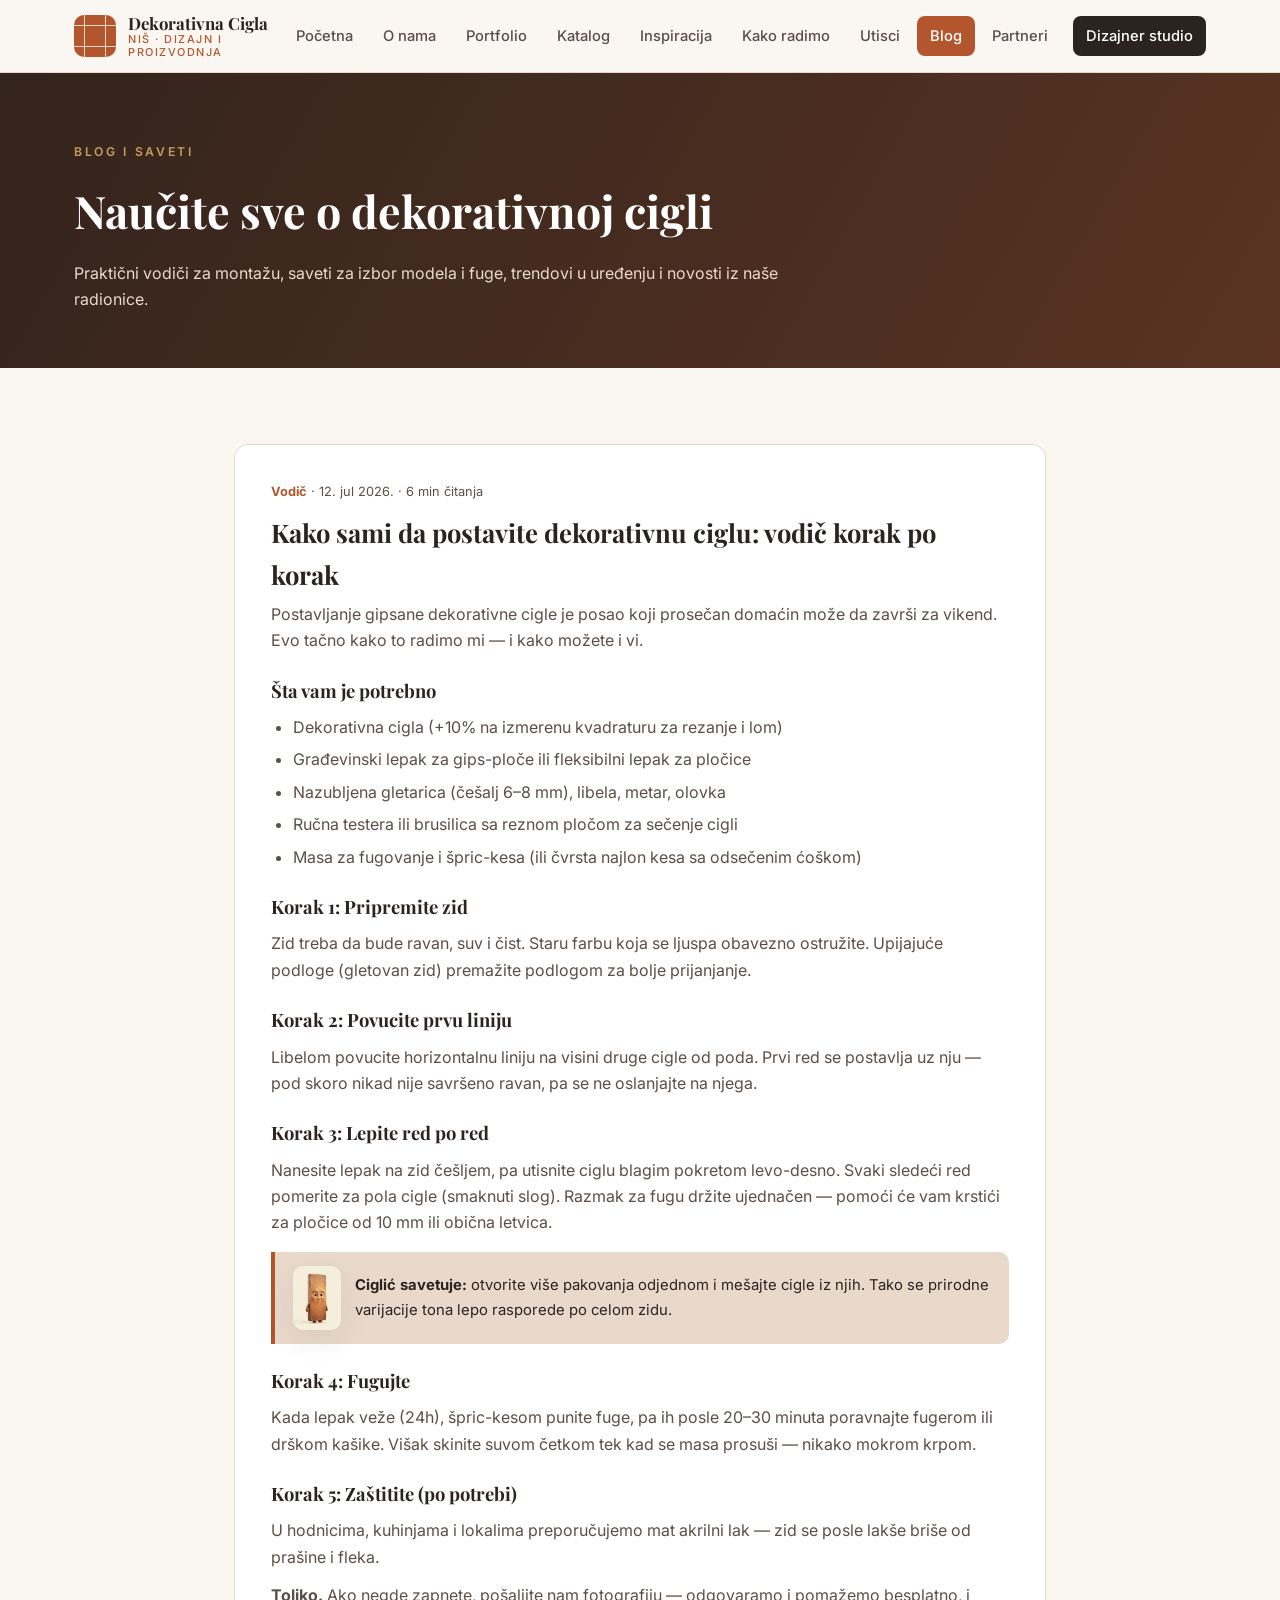
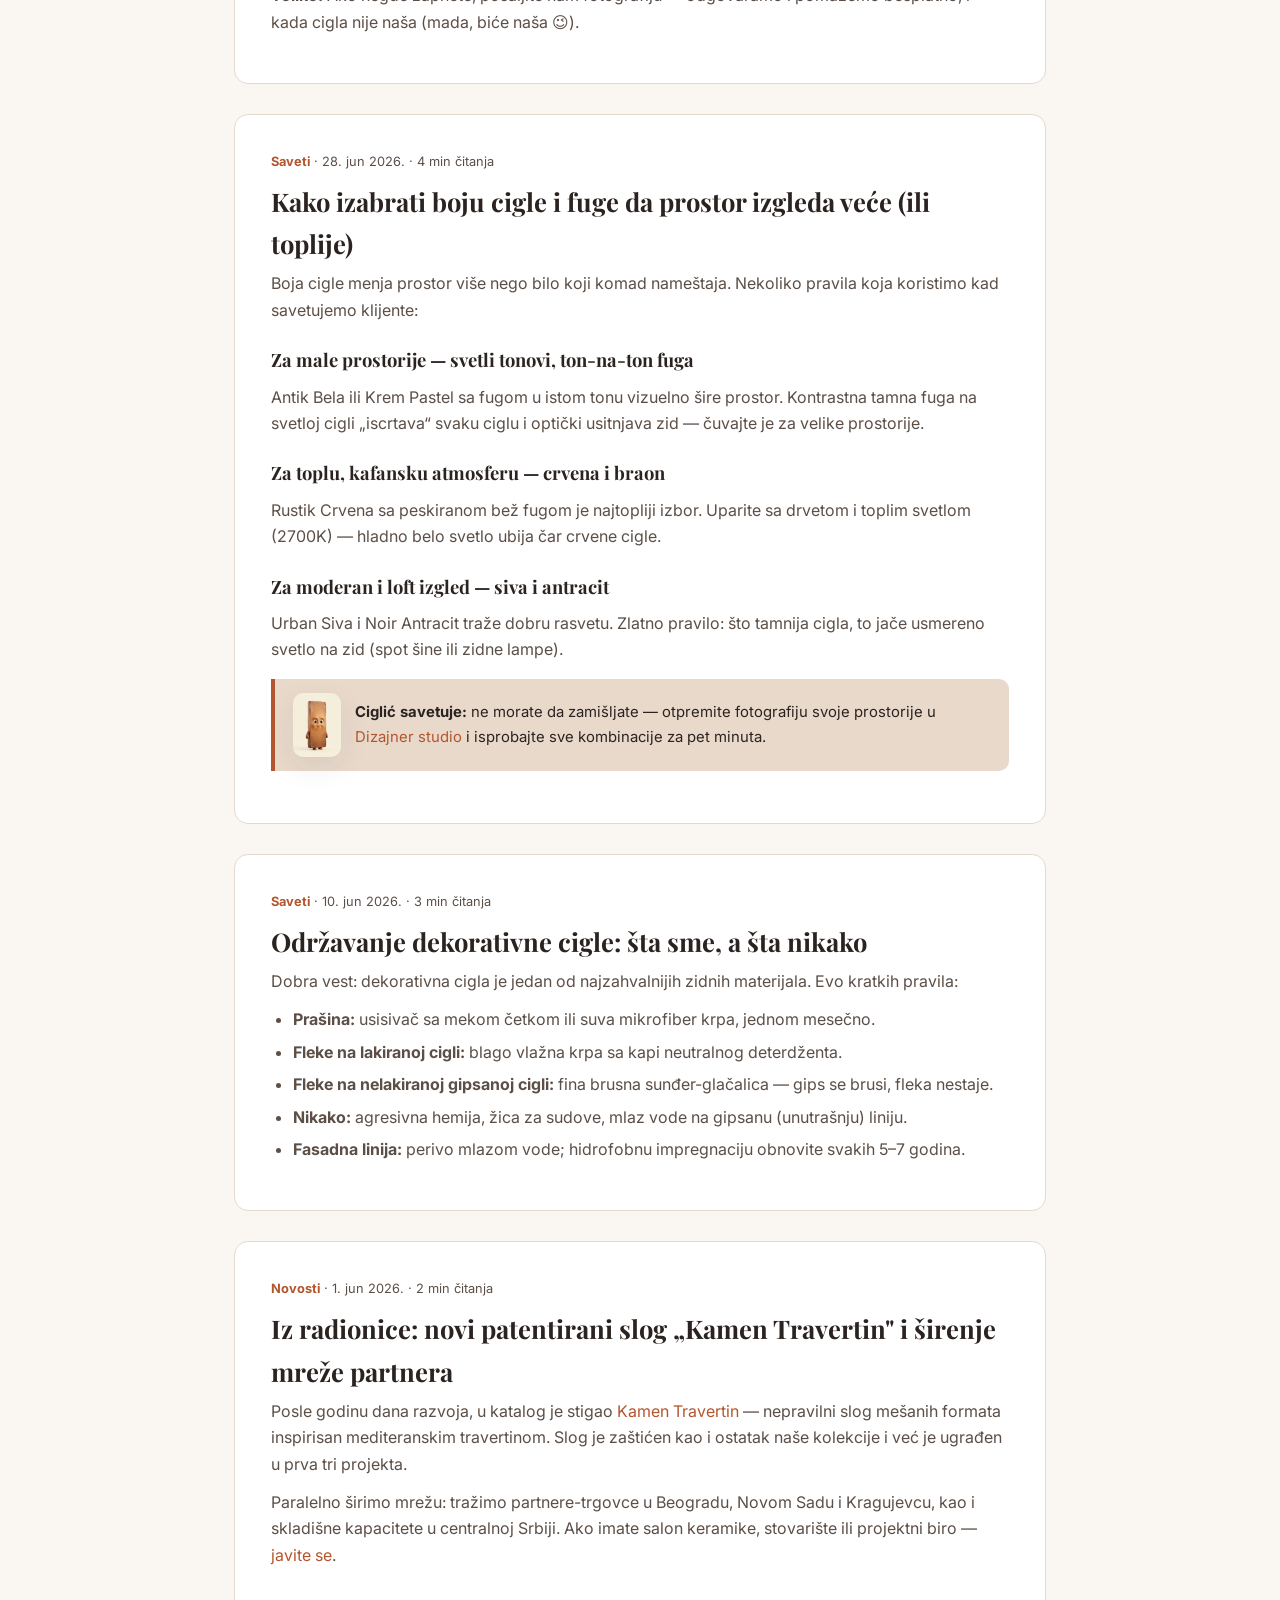
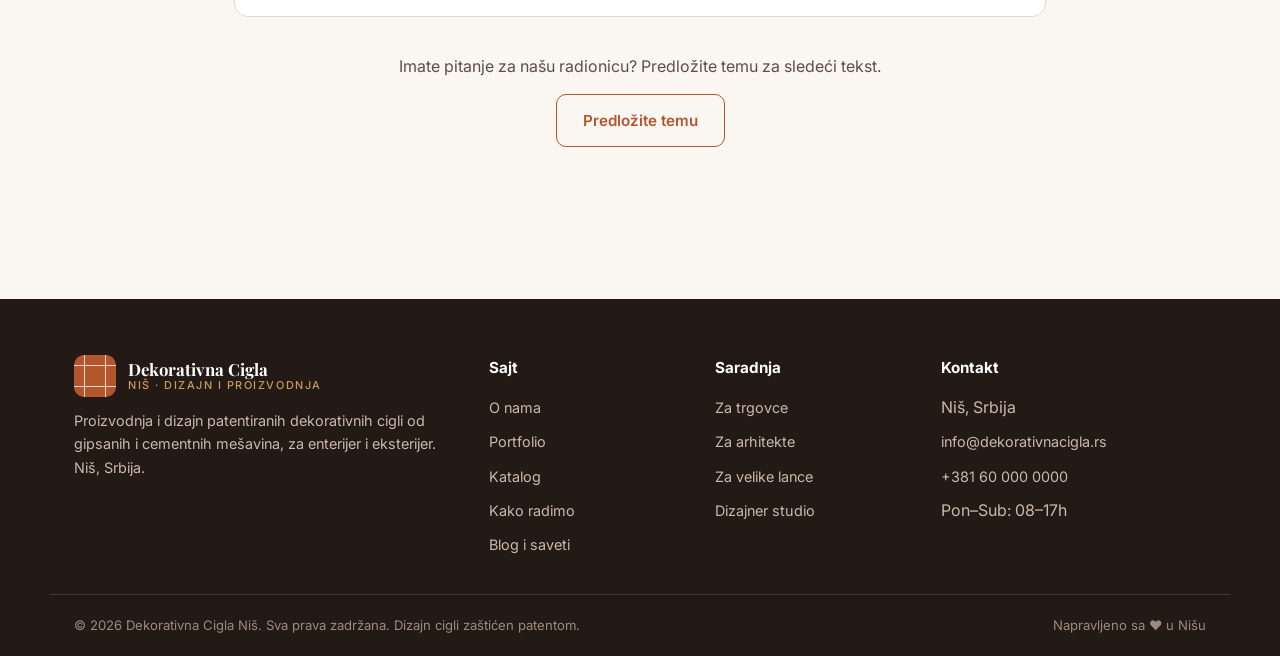
==== commit 8216eece: "Add Inspiracija gallery page with AI usage visualizations 15 photorealistic room/facade scenes showi" ====
--- a/blog.html
+++ b/blog.html
@@ -27,6 +27,7 @@
       <a href="o-nama.html">O nama</a>
       <a href="portfolio.html">Portfolio</a>
       <a href="katalog.html">Katalog</a>
+      <a href="inspiracija.html">Inspiracija</a>
       <a href="kako-radimo.html">Kako radimo</a>
       <a href="utisci.html">Utisci</a>
       <a href="blog.html">Blog</a>
--- a/css/style.css
+++ b/css/style.css
@@ -175,6 +175,11 @@
 .card:hover { transform: translateY(-4px); box-shadow: var(--shadow-lg); }
 .card-media { aspect-ratio: 16 / 10; overflow: hidden; }
 .card-media svg { width: 100%; height: 100%; }
+.card-media img {
+  width: 100%; height: 100%; object-fit: cover; display: block;
+  transition: transform .3s ease;
+}
+.card:hover .card-media img { transform: scale(1.04); }
 .card-body { padding: 22px; }
 .card-body h3 { font-family: var(--font-display); font-size: 1.15rem; margin-bottom: 8px; }
 .card-body p { color: var(--ink-soft); font-size: .93rem; }
@@ -389,6 +394,31 @@
   padding: 5px 12px; border-radius: 99px;
 }
 
+/* ---------- Lightbox ---------- */
+[data-lightbox] { cursor: zoom-in; }
+.lightbox {
+  position: fixed; inset: 0; z-index: 300; display: none;
+  background: rgba(24, 17, 13, .9); padding: 28px;
+  place-items: center;
+}
+.lightbox.open { display: grid; }
+.lightbox figure { max-width: 1040px; margin: 0; text-align: center; }
+.lightbox img {
+  max-width: 100%; max-height: 78vh; border-radius: 14px;
+  box-shadow: 0 24px 70px rgba(0,0,0,.5); cursor: zoom-out;
+}
+.lightbox figcaption { color: #e8d9cb; margin-top: 14px; font-size: .95rem; }
+.lightbox .lb-note { color: #a08d80; font-size: .78rem; margin-top: 6px; }
+.lightbox .lb-close {
+  position: absolute; top: 18px; right: 22px; background: none; border: none;
+  color: #fff; font-size: 2rem; cursor: pointer; line-height: 1;
+}
+.card-peek {
+  display: inline-block; margin-top: 10px; font-size: .85rem; font-weight: 600;
+  color: var(--brick); cursor: pointer;
+}
+.card-peek:hover { text-decoration: underline; }
+
 /* ---------- Tabele (katalog specifikacije) ---------- */
 .spec-table { width: 100%; border-collapse: collapse; font-size: .9rem; }
 .spec-table th, .spec-table td { text-align: left; padding: 10px 14px; border-bottom: 1px solid var(--line); }
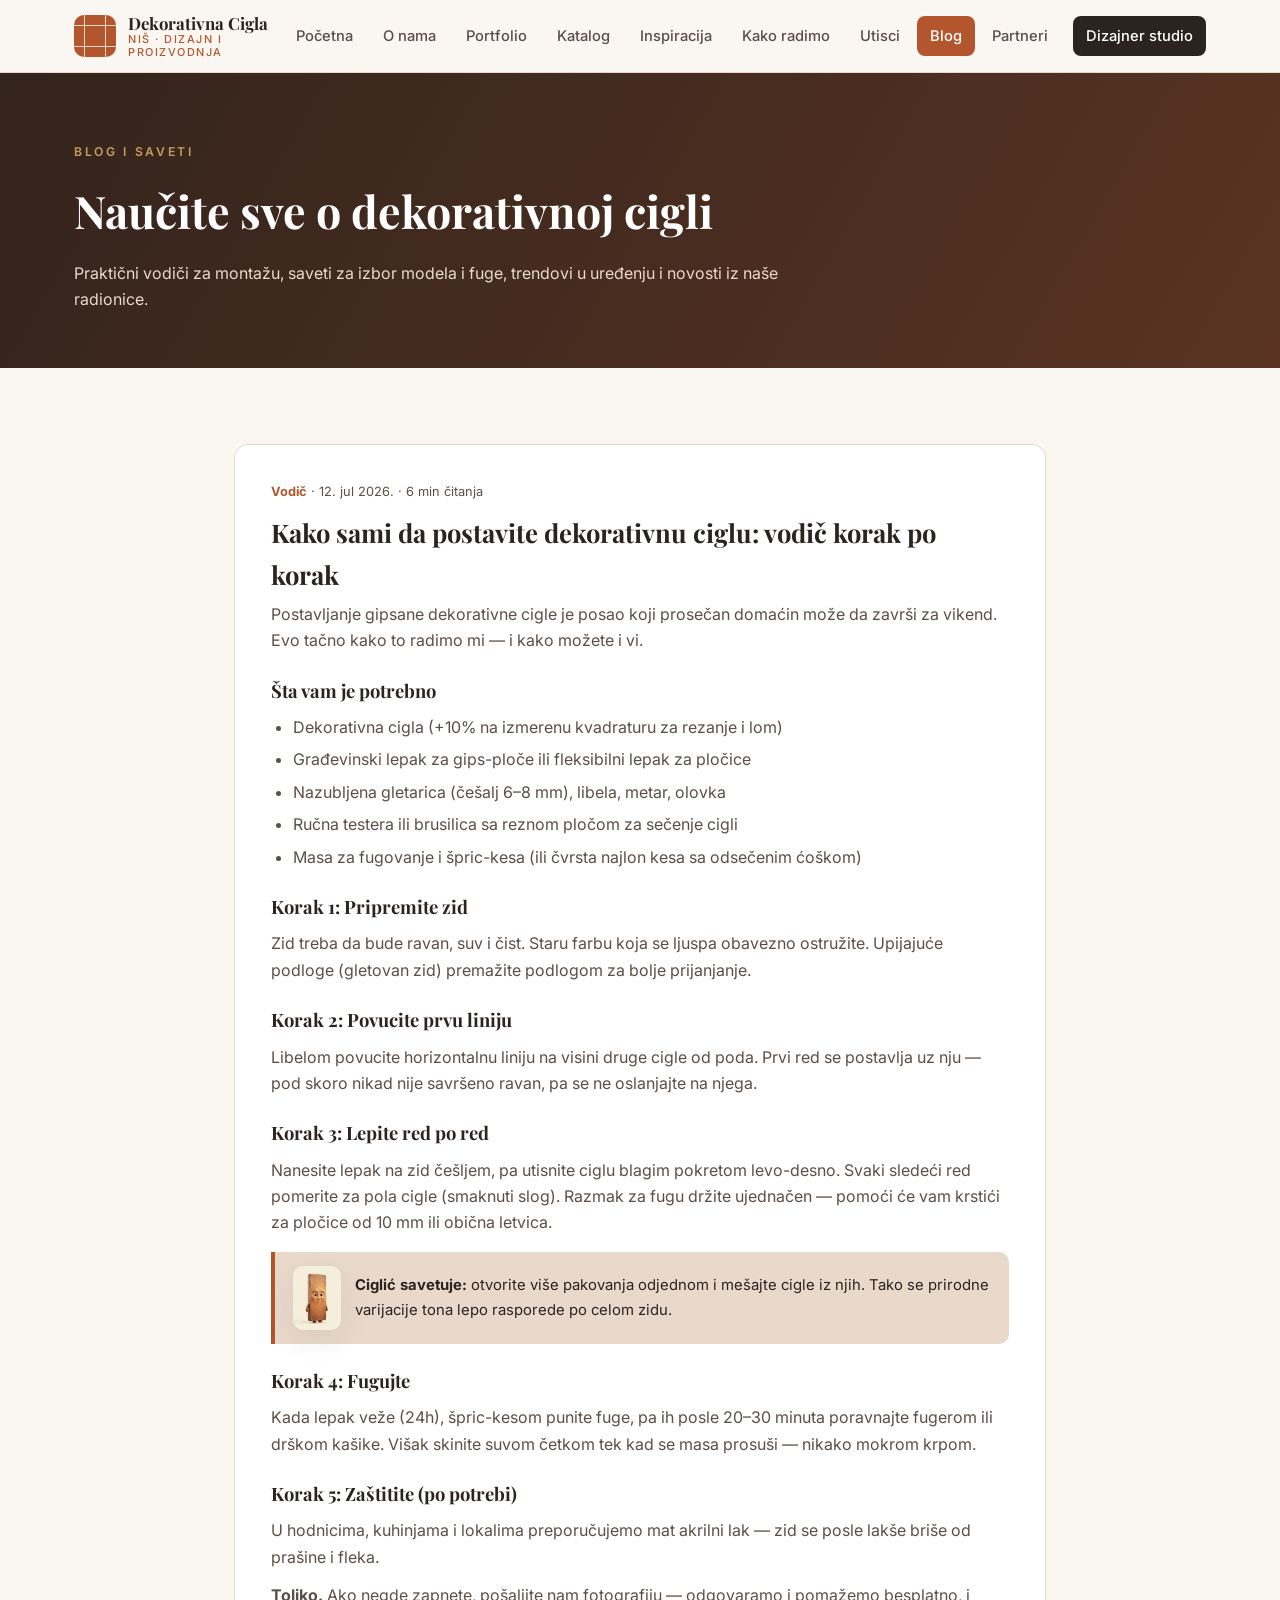
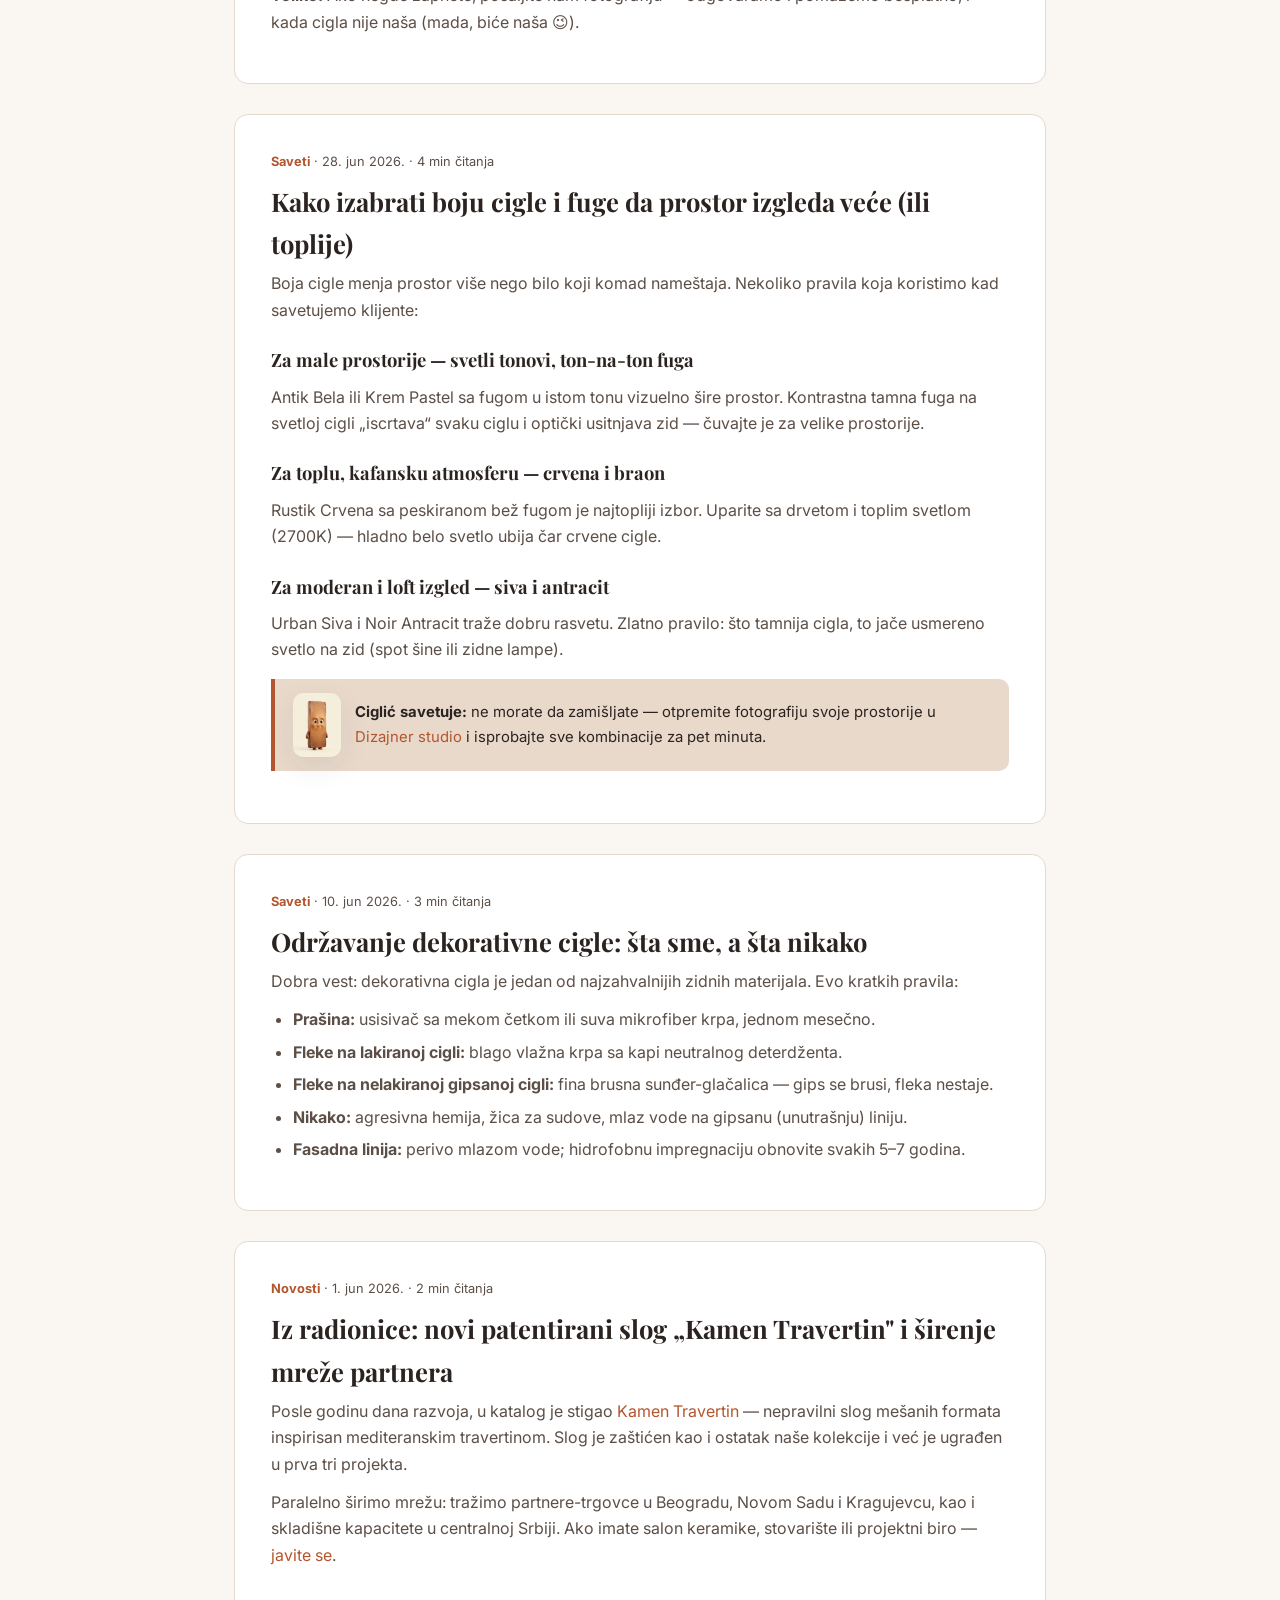
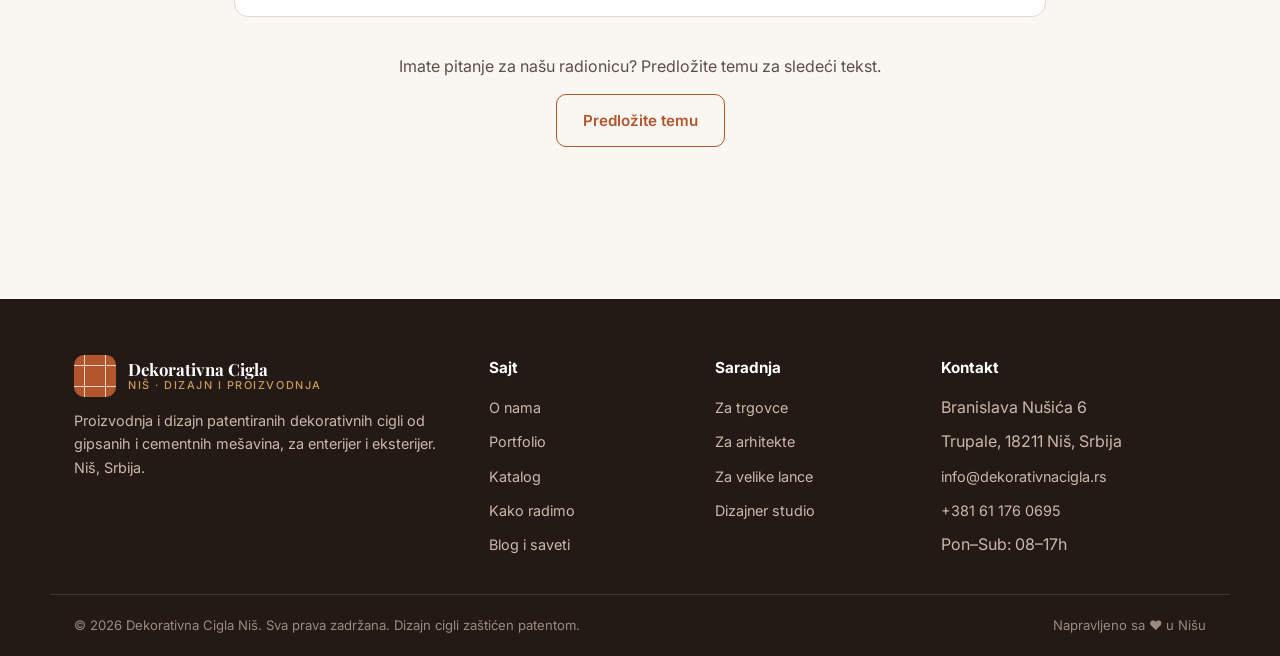
==== commit fb7d1319: "Real contact info: phone and address Replace placeholder phone with +381 61 176 0695 and add the str" ====
--- a/blog.html
+++ b/blog.html
@@ -154,9 +154,10 @@
     <div>
       <h4>Kontakt</h4>
       <ul>
-        <li>Niš, Srbija</li>
+        <li>Branislava Nušića 6</li>
+        <li>Trupale, 18211 Niš, Srbija</li>
         <li><a href="mailto:info@dekorativnacigla.rs">info@dekorativnacigla.rs</a></li>
-        <li><a href="tel:+38160000000">+381 60 000 0000</a></li>
+        <li><a href="tel:+381611760695">+381 61 176 0695</a></li>
         <li>Pon–Sub: 08–17h</li>
       </ul>
     </div>
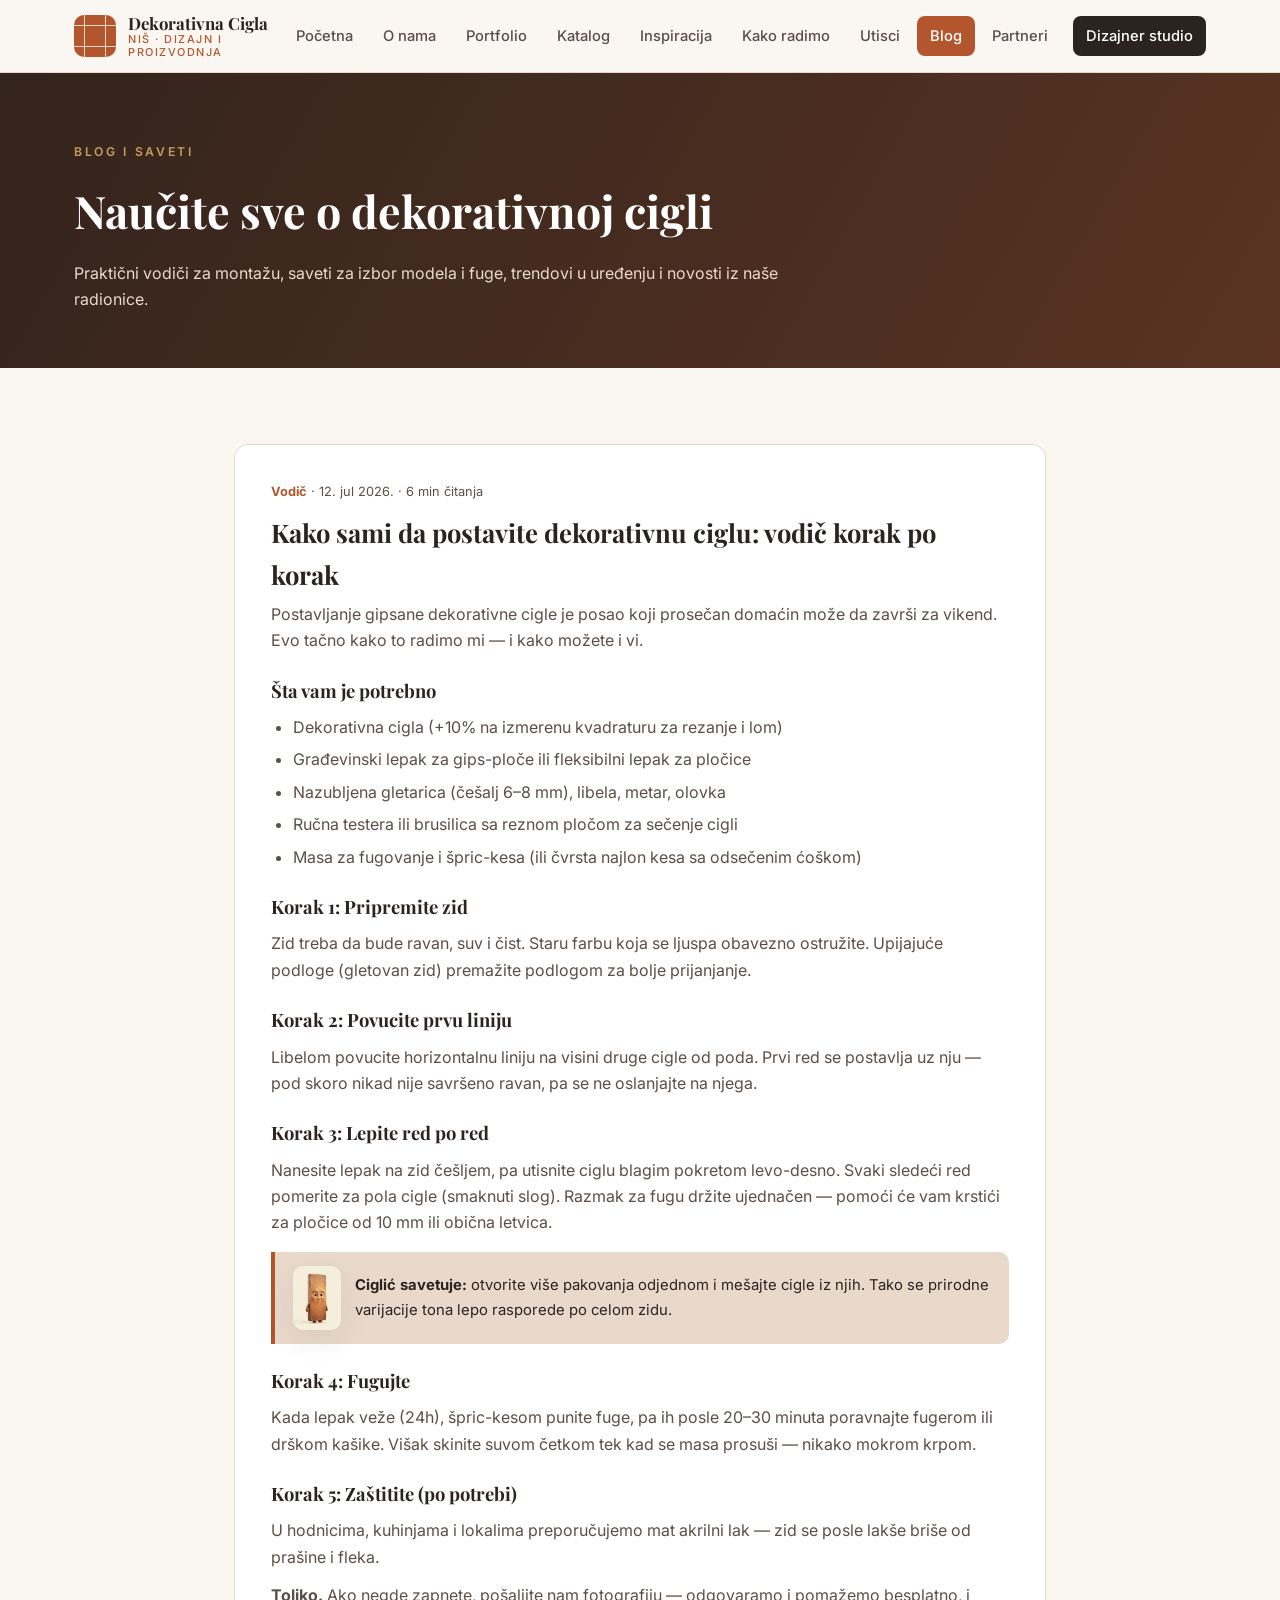
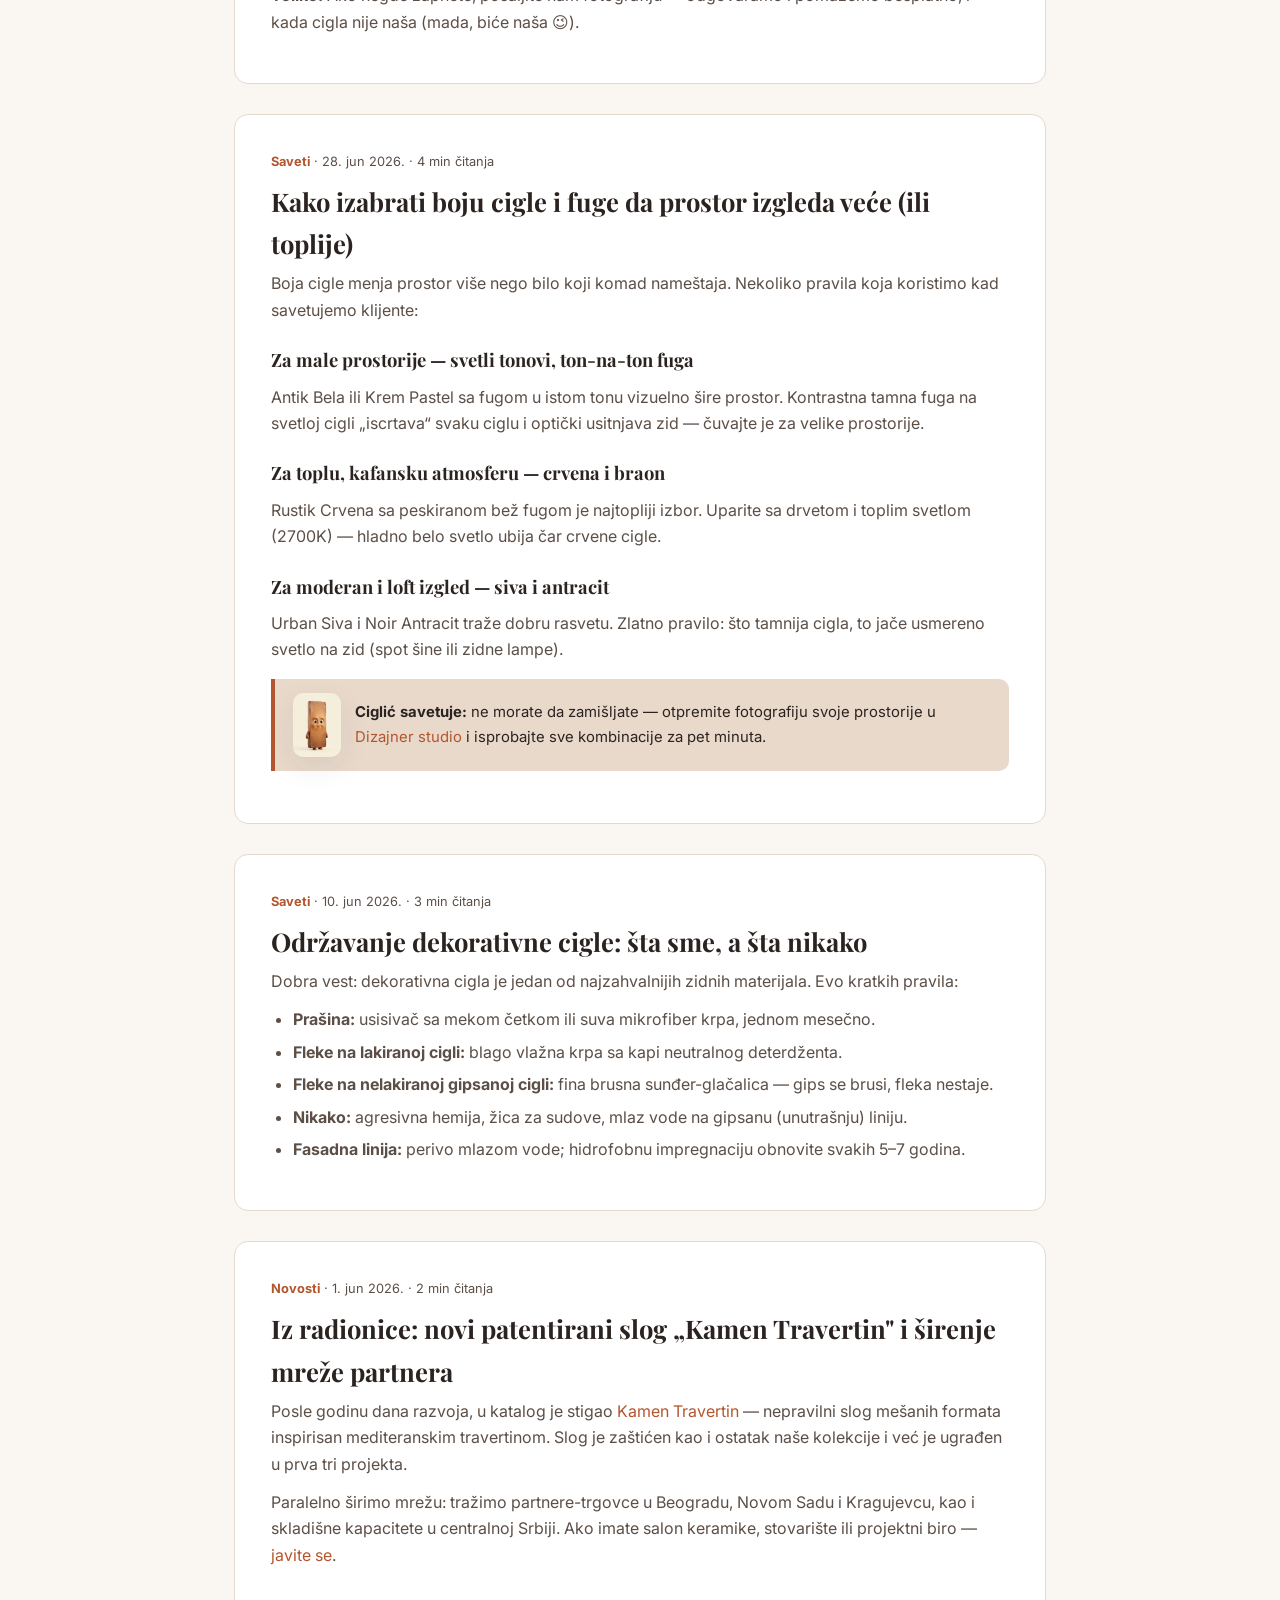
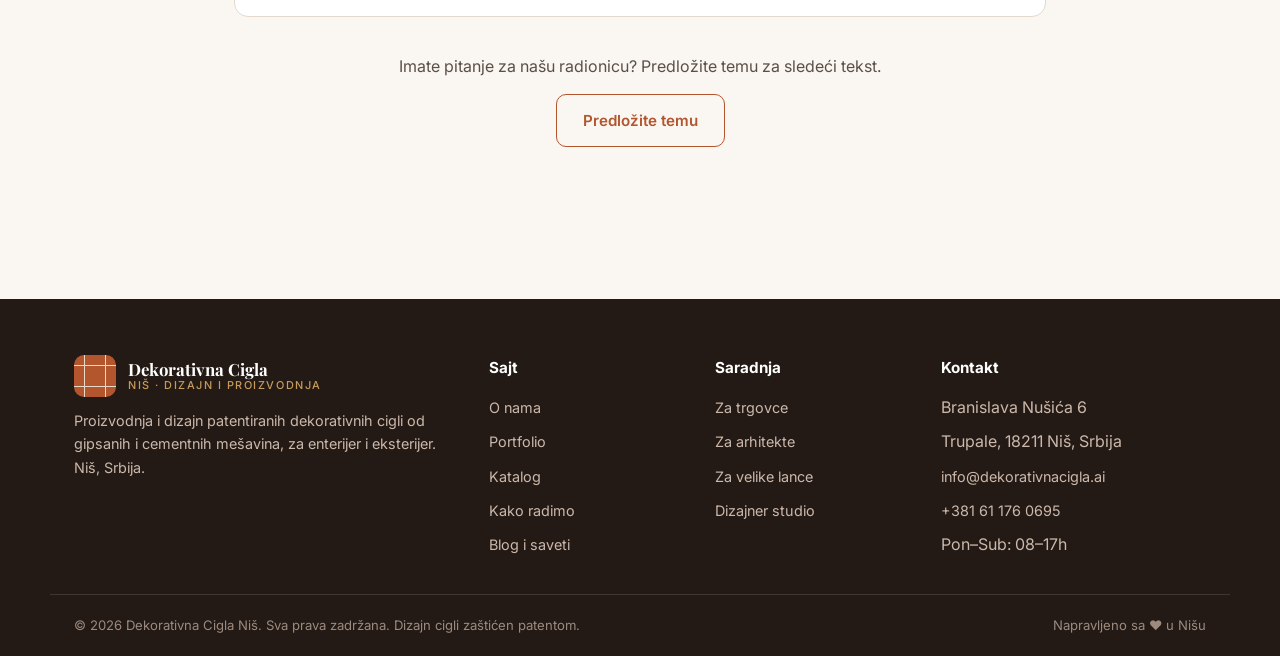
==== commit 92fdd89c: "Set real email address info@dekorativnacigla.ai Footer links and the contact-form mailto fallback no" ====
--- a/blog.html
+++ b/blog.html
@@ -156,7 +156,7 @@
       <ul>
         <li>Branislava Nušića 6</li>
         <li>Trupale, 18211 Niš, Srbija</li>
-        <li><a href="mailto:info@dekorativnacigla.rs">info@dekorativnacigla.rs</a></li>
+        <li><a href="mailto:info@dekorativnacigla.ai">info@dekorativnacigla.ai</a></li>
         <li><a href="tel:+381611760695">+381 61 176 0695</a></li>
         <li>Pon–Sub: 08–17h</li>
       </ul>
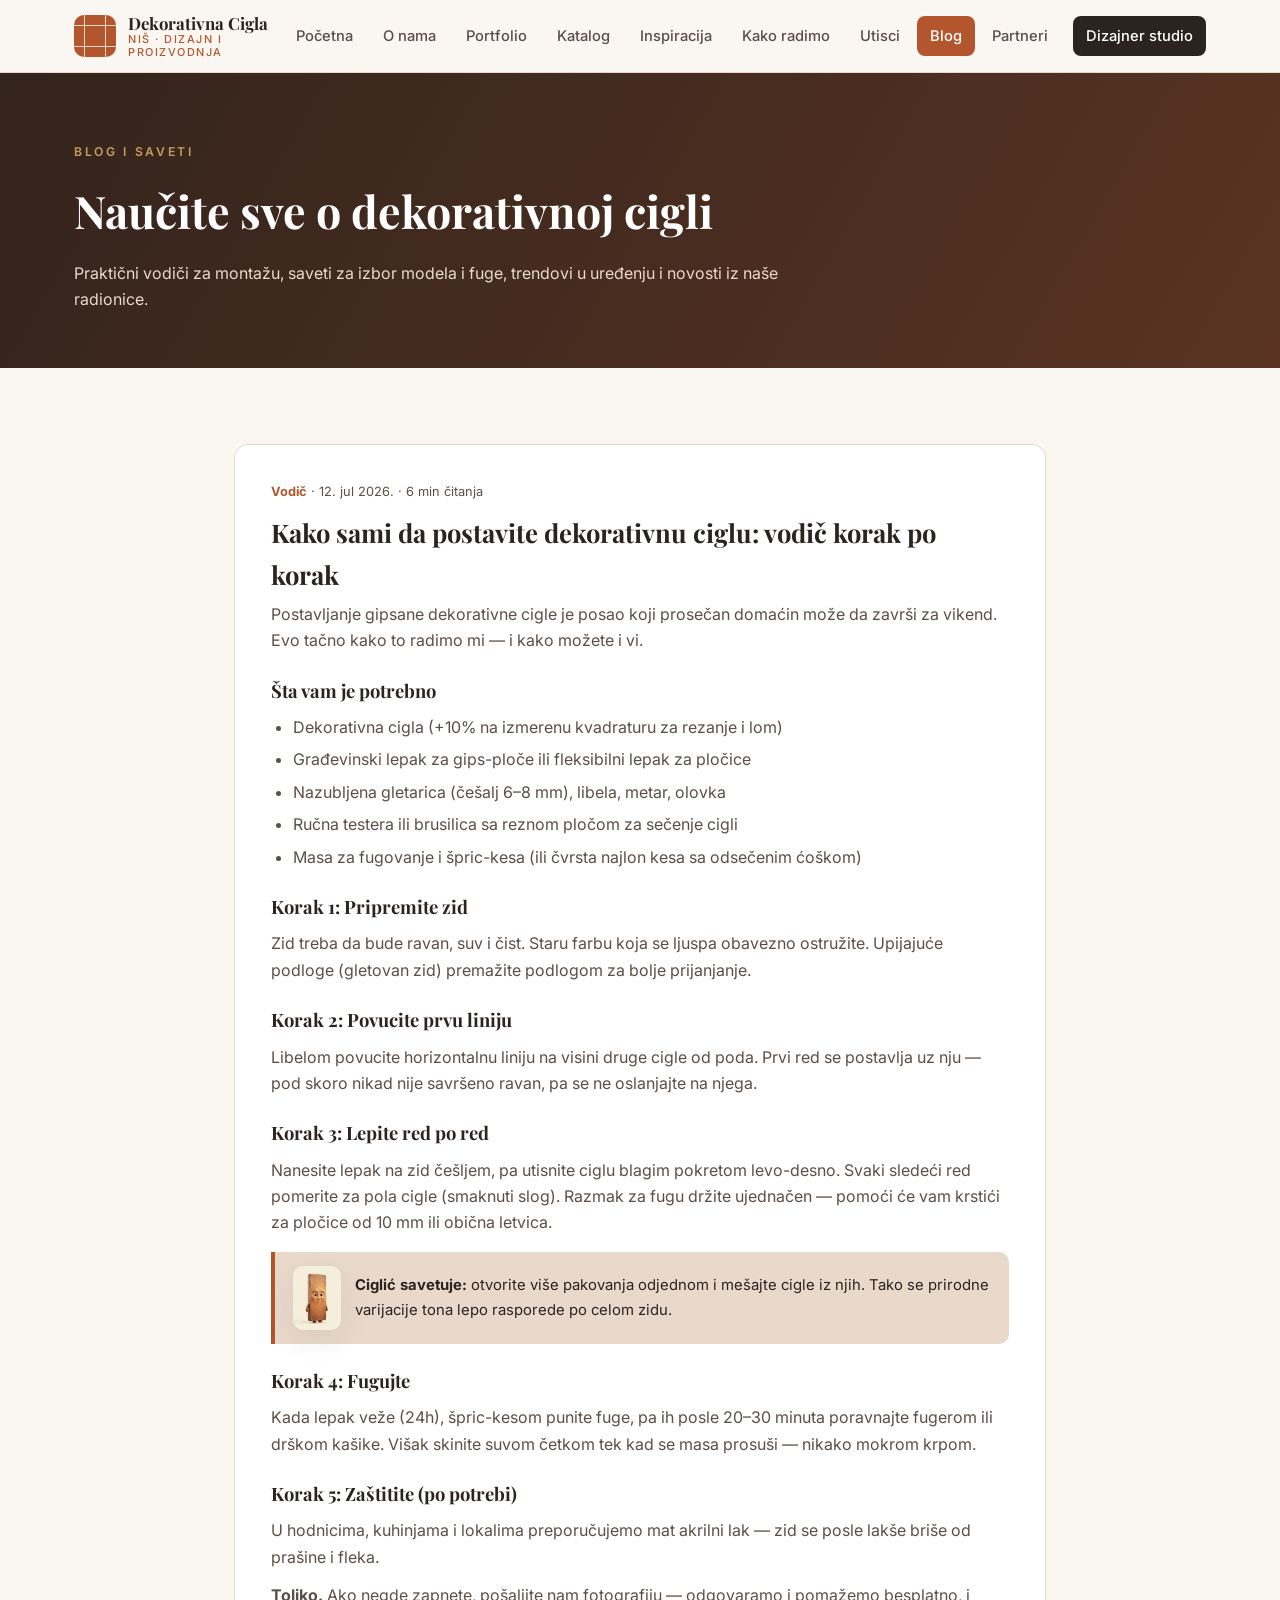
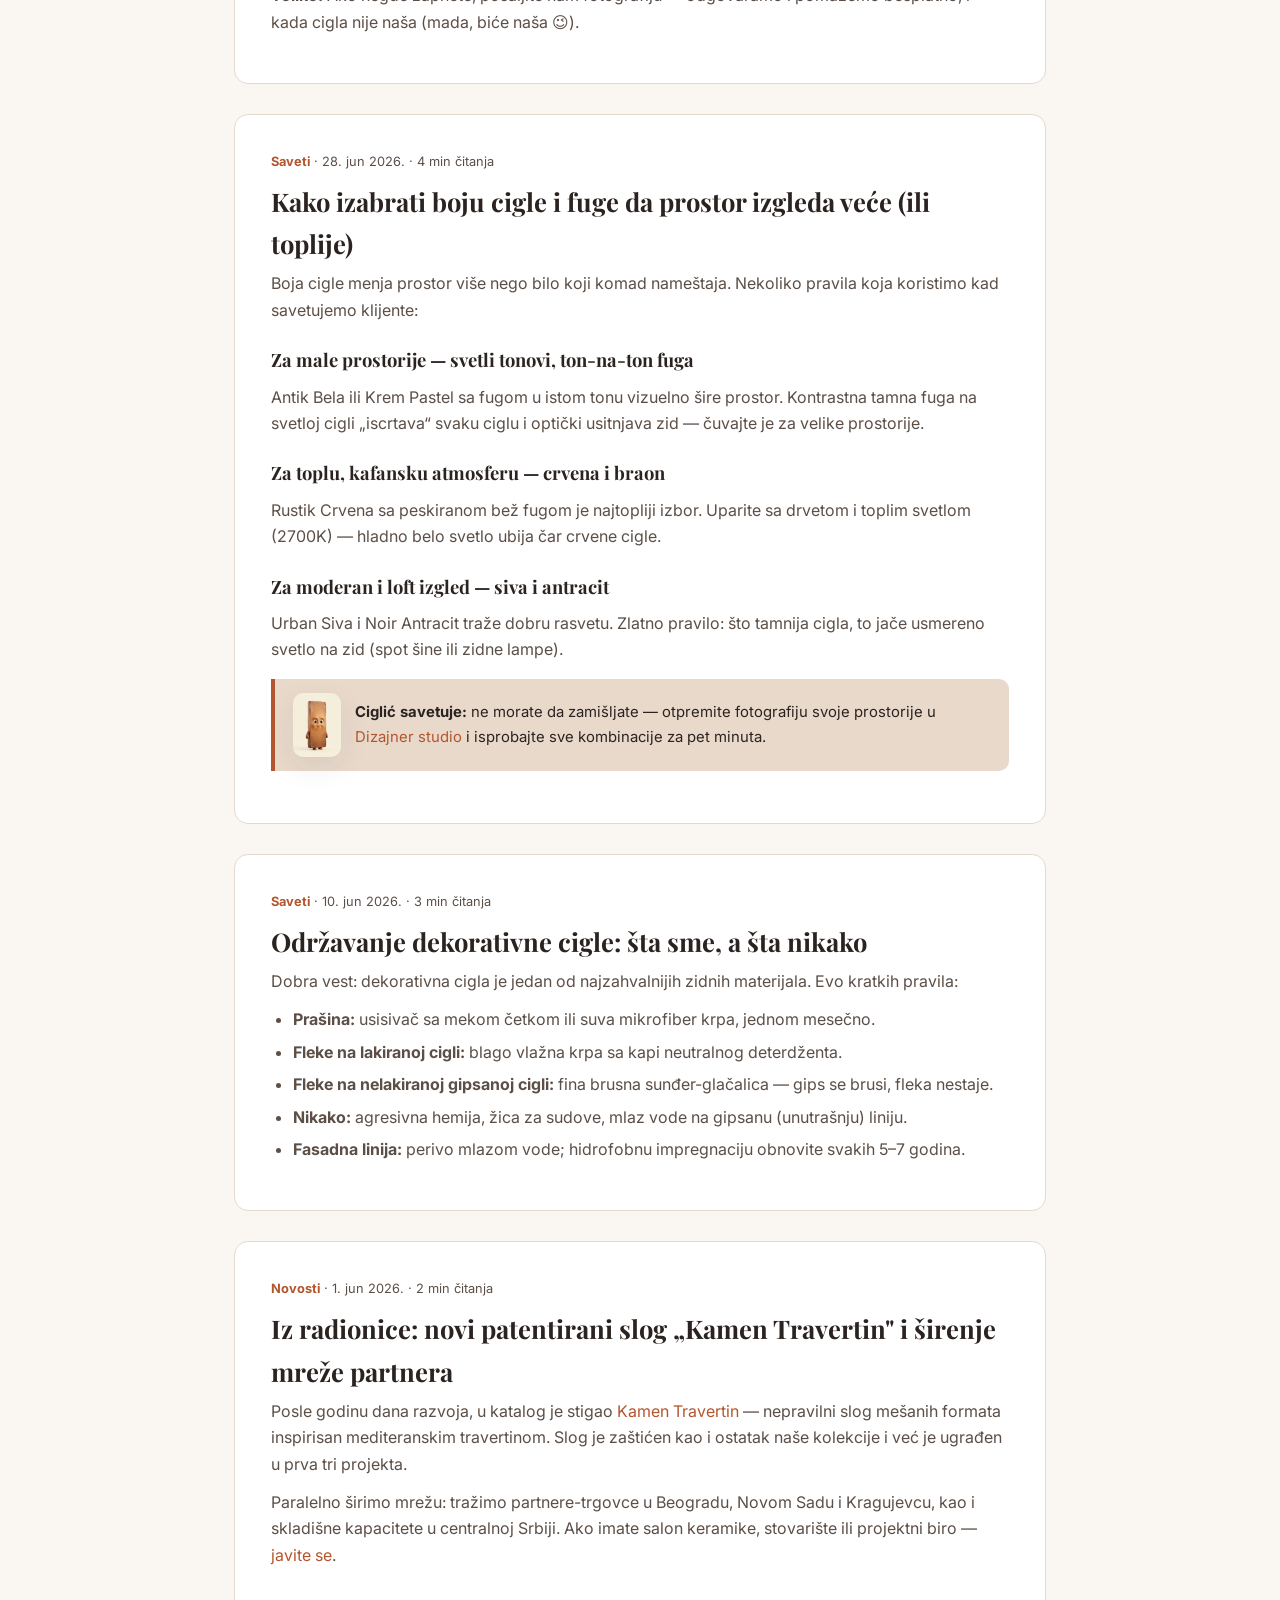
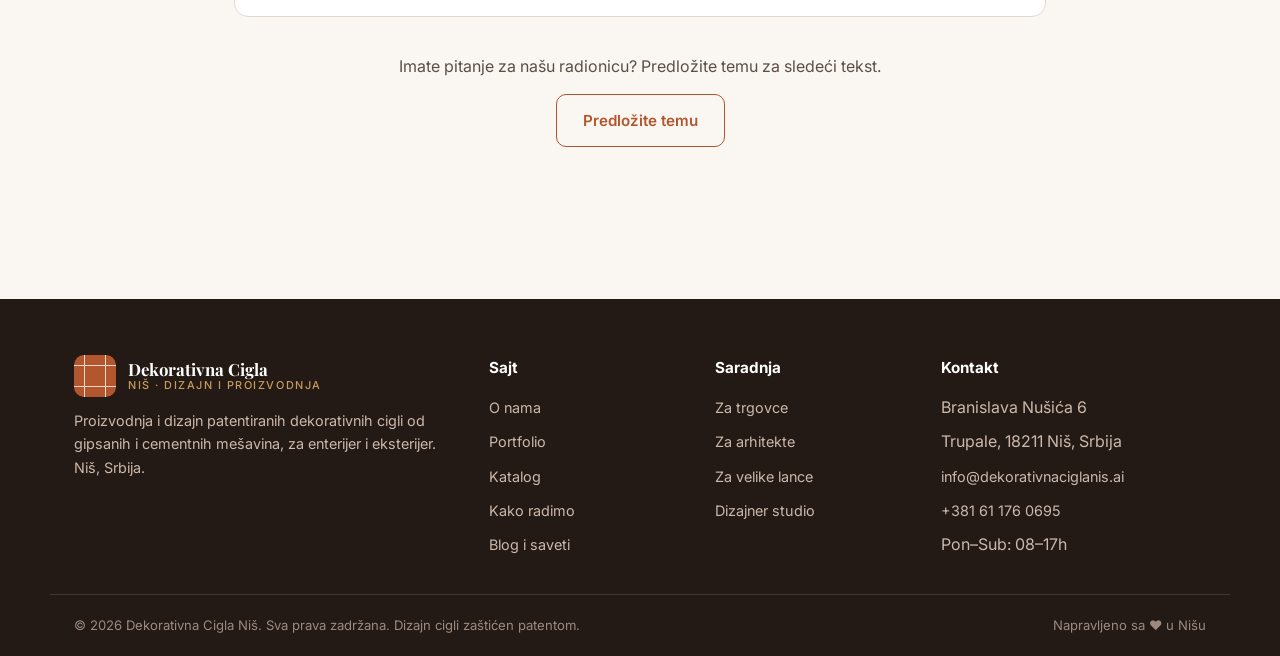
==== commit 0483f0f8: "Correct email domain: info@dekorativnaciglanis.ai Co-Authored-By: Claude Fable 5 <noreply@anthropic." ====
--- a/blog.html
+++ b/blog.html
@@ -156,7 +156,7 @@
       <ul>
         <li>Branislava Nušića 6</li>
         <li>Trupale, 18211 Niš, Srbija</li>
-        <li><a href="mailto:info@dekorativnacigla.ai">info@dekorativnacigla.ai</a></li>
+        <li><a href="mailto:info@dekorativnaciglanis.ai">info@dekorativnaciglanis.ai</a></li>
         <li><a href="tel:+381611760695">+381 61 176 0695</a></li>
         <li>Pon–Sub: 08–17h</li>
       </ul>
